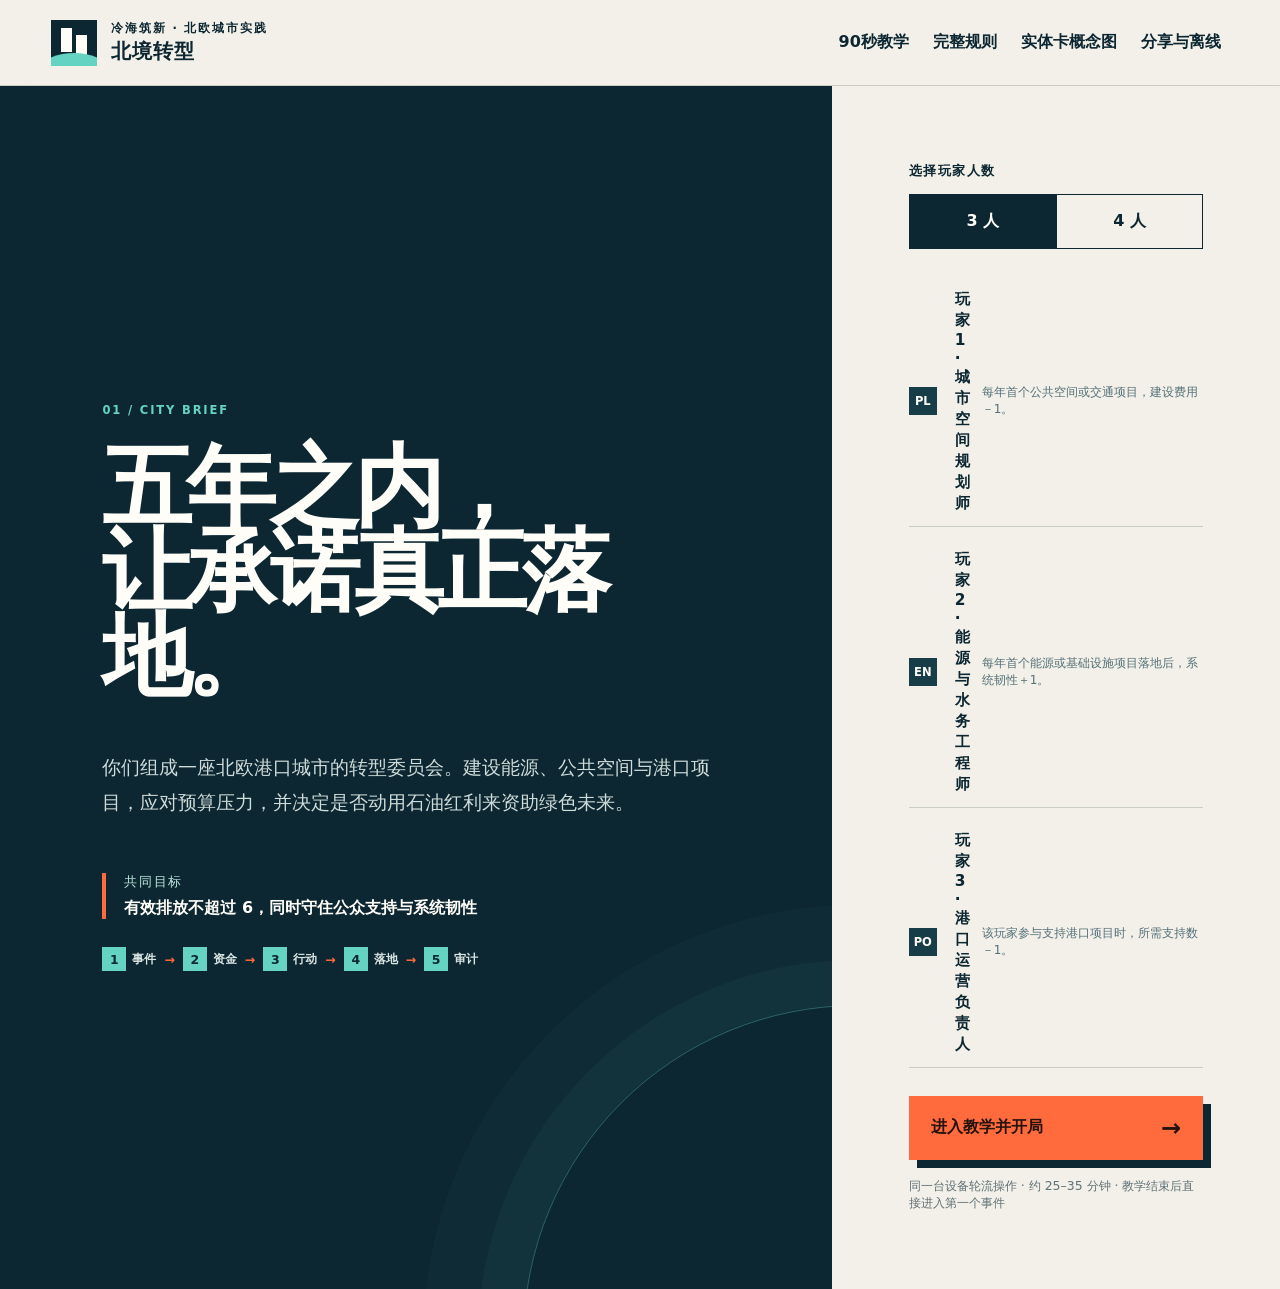
==== assets/leng-hai-offline.html @ 45c6bef9 "Add visual and offline assets Add project artwork, entity card images, app icons, local QR generator" ====
<!doctype html>
<html lang="zh-CN">
<head>
  <meta charset="utf-8">
  <meta name="viewport" content="width=device-width, initial-scale=1">
  <meta name="theme-color" content="#0d2732">
  <meta name="apple-mobile-web-app-capable" content="yes">
  <meta name="apple-mobile-web-app-status-bar-style" content="black-translucent">
  <meta name="description" content="以哥本哈根与奥斯陆可持续城市实践为背景的合作决策游戏。">
  <title>冷海筑新：北境转型</title>
  <link rel="icon" type="image/svg+xml" href="[data-uri]">

  <style>:root {
  --ink: #0d2732;
  --ink-2: #173d48;
  --paper: #f2f0e8;
  --paper-2: #e4e8e3;
  --sea: #65d3c2;
  --ice: #bce7df;
  --signal: #ff6b3d;
  --oil: #d4a629;
  --red: #e75842;
  --white: #fffdf7;
  --line: rgba(13,39,50,.18);
  --shadow: 0 24px 70px rgba(5,19,25,.2);
}

* { box-sizing: border-box; }
html { min-height: 100%; background: var(--ink); }
body { margin: 0; min-height: 100vh; overflow-x: hidden; color: var(--ink); font-family: Inter, "Noto Sans SC", "Microsoft YaHei", system-ui, sans-serif; background: var(--paper); }
button { font: inherit; }
button:focus-visible { outline: 3px solid var(--signal); outline-offset: 3px; }
.hidden { display: none !important; }
.app-shell { min-height: 100vh; background-image: linear-gradient(90deg, transparent 31px, rgba(13,39,50,.035) 32px), linear-gradient(transparent 31px, rgba(13,39,50,.035) 32px); background-size: 32px 32px; }

.topbar { height: 86px; display: flex; align-items: center; justify-content: space-between; padding: 0 clamp(20px,4vw,64px); border-bottom: 1px solid var(--line); background: rgba(242,240,232,.94); backdrop-filter: blur(12px); position: sticky; top: 0; z-index: 20; }
.brand-lockup { display: flex; gap: 14px; align-items: center; }
.brand-mark { width: 46px; height: 46px; background: var(--ink); position: relative; overflow: hidden; }
.brand-mark span { position: absolute; width: 11px; height: 24px; background: var(--white); left: 10px; top: 8px; box-shadow: 15px 7px 0 var(--white); }
.brand-mark i { position: absolute; width: 60px; height: 25px; background: var(--sea); border-radius: 50%; left: -7px; bottom: -12px; }
.eyebrow, .section-index { margin: 0; font-size: .72rem; font-weight: 800; letter-spacing: .16em; text-transform: uppercase; }
.brand-lockup h1 { font-size: 1.22rem; margin: 2px 0 0; letter-spacing: .04em; }
.top-actions { display: flex; align-items: center; gap: 8px; }
.text-button { border: 0; border-bottom: 1px solid transparent; color: var(--ink); background: transparent; padding: 10px 8px; cursor: pointer; font-weight: 700; }
.text-button:hover { border-color: currentColor; }
.danger-text { color: #a63b2a; }

.setup-screen { min-height: calc(100vh - 86px); display: grid; grid-template-columns: minmax(0,1.3fr) minmax(360px,.7fr); }
.setup-copy { padding: clamp(48px,8vw,110px); background: var(--ink); color: var(--white); display: flex; flex-direction: column; justify-content: center; position: relative; overflow: hidden; }
.setup-copy::after { content: ""; position: absolute; width: 52vw; height: 52vw; border: 1px solid rgba(101,211,194,.35); border-radius: 50%; right: -28vw; bottom: -30vw; box-shadow: 0 0 0 45px rgba(101,211,194,.04), 0 0 0 100px rgba(101,211,194,.025); }
.setup-copy .section-index { color: var(--sea); }
.setup-copy h2 { font-size: clamp(3.2rem,7vw,7rem); line-height: .94; letter-spacing: -.07em; margin: 28px 0 34px; max-width: 900px; position: relative; z-index: 1; }
.lede { font-size: clamp(1rem,1.5vw,1.25rem); line-height: 1.8; max-width: 650px; color: #cfdbd8; position: relative; z-index: 1; }
.setup-note { display: flex; flex-direction: column; gap: 7px; border-left: 4px solid var(--signal); margin-top: 34px; padding-left: 18px; max-width: 580px; position: relative; z-index: 1; }
.setup-note span { color: var(--ice); font-size: .82rem; letter-spacing: .12em; }
.setup-note strong { font-size: 1rem; }
.setup-loop { display: flex; flex-wrap: wrap; align-items: center; gap: 8px; margin-top: 28px; position: relative; z-index: 1; color: #d8e4e1; font-size: .78rem; font-weight: 800; }
.setup-loop span { display: inline-flex; align-items: center; gap: 6px; }
.setup-loop b { width: 24px; height: 24px; display: inline-grid; place-items: center; background: var(--sea); color: var(--ink); }
.setup-loop i { color: var(--signal); font-style: normal; }
.setup-panel { padding: clamp(36px,6vw,80px); display: flex; flex-direction: column; justify-content: center; background: var(--paper); }
.panel-label { font-size: .8rem; font-weight: 800; letter-spacing: .12em; margin-bottom: 14px; }
.count-switch { display: grid; grid-template-columns: 1fr 1fr; border: 1px solid var(--ink); margin-bottom: 28px; }
.count-option { padding: 16px; border: 0; background: transparent; font-weight: 800; cursor: pointer; color: var(--ink); }
.count-option + .count-option { border-left: 1px solid var(--ink); }
.count-option.active { color: var(--white); background: var(--ink); }
.role-preview { display: grid; gap: 10px; margin-bottom: 28px; }
.role-preview-item { display: grid; grid-template-columns: 34px 1fr auto; gap: 12px; align-items: center; padding: 12px 0; border-bottom: 1px solid var(--line); }
.role-preview-item b { width: 28px; height: 28px; display: grid; place-items: center; color: var(--white); background: var(--ink-2); font-size: .72rem; }
.role-preview-item strong { font-size: .96rem; }
.role-preview-item span { font-size: .75rem; color: #547079; }
.primary-button { border: 0; background: var(--signal); color: #24120b; padding: 18px 22px; display: flex; justify-content: space-between; align-items: center; font-weight: 900; cursor: pointer; box-shadow: 8px 8px 0 var(--ink); }
.primary-button:hover { transform: translate(2px,2px); box-shadow: 6px 6px 0 var(--ink); }
.primary-button b { font-size: 1.5rem; }
.setup-footnote { font-size: .78rem; color: #607177; margin: 18px 0 0; }

.game-screen { padding: 24px clamp(16px,3vw,48px) 60px; }
.status-strip { display: grid; grid-template-columns: 135px 1fr 155px; border: 1px solid var(--ink); background: var(--white); box-shadow: 7px 7px 0 rgba(13,39,50,.16); }
.round-cell, .paradox-cell { padding: 16px 18px; display: flex; flex-direction: column; justify-content: center; }
.round-cell { color: var(--white); background: var(--ink); }
.round-cell span, .paradox-cell span { font-size: .7rem; letter-spacing: .12em; font-weight: 800; }
.round-cell strong { font-size: 1.4rem; margin-top: 4px; }
.metrics { display: grid; grid-template-columns: repeat(5,1fr); }
.metric { padding: 13px 16px; border-right: 1px solid var(--line); }
.metric-name { display: flex; justify-content: space-between; font-size: .78rem; font-weight: 800; }
.metric-name b { font-size: 1rem; }
.metric-track { height: 7px; background: #d8dfdc; margin-top: 10px; overflow: hidden; }
.metric-fill { height: 100%; transition: width .35s ease; background: var(--sea); }
.metric.emissions .metric-fill { background: var(--signal); }
.metric.effective .metric-fill { background: var(--red); }
.metric.budget .metric-fill { background: #348bb2; }
.metric.support .metric-fill { background: #80a857; }
.metric.resilience .metric-fill { background: var(--sea); }
.paradox-cell { border-left: 1px solid var(--line); }
.token-row { display: flex; gap: 5px; margin-top: 10px; min-height: 13px; }
.token { width: 13px; height: 13px; border-radius: 50%; background: var(--oil); border: 2px solid var(--ink); }

.turn-guide { margin-top: 22px; display: grid; grid-template-columns: minmax(360px,.9fr) minmax(360px,1.1fr) minmax(240px,.65fr); border: 1px solid var(--ink); background: var(--white); box-shadow: 5px 5px 0 rgba(13,39,50,.12); }
.phase-rail { display: grid; grid-template-columns: repeat(5,1fr); align-items: stretch; border-right: 1px solid var(--ink); }
.phase-rail span { display: grid; place-items: center; min-height: 78px; padding: 9px 5px; border-right: 1px solid var(--line); color: #688087; font-size: .72rem; font-weight: 900; text-align: center; }
.phase-rail span:last-child { border-right: 0; }
.phase-rail span.done { background: var(--paper-2); color: var(--ink); }
.phase-rail span.active { background: var(--signal); color: #29150e; }
.guide-copy { padding: 13px 18px; display: flex; flex-direction: column; justify-content: center; }
.guide-copy > span, .win-check > span { color: #5e777e; font-size: .68rem; letter-spacing: .1em; font-weight: 900; }
.guide-copy strong { margin-top: 5px; font-size: 1rem; }
.guide-copy p { margin: 5px 0 0; color: #526a71; font-size: .8rem; line-height: 1.45; }
.win-check { display: flex; flex-direction: column; justify-content: center; gap: 7px; padding: 13px 16px; color: var(--white); background: var(--ink); }
.win-check b { font-size: .8rem; line-height: 1.5; }
.paradox-warning { padding: 7px 8px; color: #2b180b; background: var(--oil); font-size: .72rem; line-height: 1.4; font-style: normal; font-weight: 900; }

.game-grid { margin-top: 26px; display: grid; grid-template-columns: minmax(300px,.7fr) minmax(620px,1.3fr); gap: 26px; align-items: start; }
.city-column, .market-column { min-width: 0; }
.column-heading { min-height: 60px; display: flex; align-items: flex-end; justify-content: space-between; gap: 16px; border-bottom: 2px solid var(--ink); padding-bottom: 12px; margin-bottom: 16px; }
.column-heading h2 { margin: 5px 0 0; font-size: 1.6rem; }
.phase-badge { font-size: .72rem; background: var(--ink); color: var(--white); padding: 7px 9px; font-weight: 800; }
.event-card { min-height: 250px; background: var(--ink); color: var(--white); padding: 26px; position: relative; overflow: hidden; box-shadow: var(--shadow); }
.event-card::after { content: ""; position: absolute; width: 220px; height: 220px; border: 1px solid rgba(101,211,194,.5); border-radius: 50%; right: -90px; top: -90px; box-shadow: 0 0 0 26px rgba(101,211,194,.06), 0 0 0 52px rgba(101,211,194,.04); }
.event-meta { color: var(--sea); font-size: .72rem; font-weight: 800; letter-spacing: .12em; }
.event-card h3 { font-size: 2rem; line-height: 1.05; margin: 38px 0 16px; max-width: 330px; position: relative; z-index: 1; }
.event-card p { color: #d3dfdc; line-height: 1.65; max-width: 420px; position: relative; z-index: 1; }
.event-effect { display: inline-block; margin-top: 12px; border-top: 1px solid rgba(255,255,255,.25); padding-top: 12px; color: var(--ice); font-weight: 700; }
.oil-decision { padding: 18px; margin-top: 14px; border: 1px solid #a68322; background: #fff9dc; }
.oil-title { display: flex; align-items: center; gap: 9px; }
.oil-dot { width: 12px; height: 12px; border-radius: 50%; background: var(--oil); border: 2px solid var(--ink); }
.oil-decision p { font-size: .86rem; line-height: 1.5; }
.decision-buttons { display: grid; grid-template-columns: 1fr 1fr; gap: 8px; }
.secondary-button, .oil-button { border: 1px solid var(--ink); padding: 11px 12px; font-weight: 800; cursor: pointer; }
.secondary-button { background: transparent; color: var(--ink); }
.oil-button { background: var(--oil); color: var(--ink); }
.built-section { margin-top: 22px; }
.built-heading { display: flex; align-items: center; justify-content: space-between; font-size: .82rem; font-weight: 800; letter-spacing: .08em; }
.built-heading b { width: 28px; height: 28px; display: grid; place-items: center; border-radius: 50%; background: var(--ink); color: var(--white); }
.built-projects { margin-top: 10px; display: flex; flex-wrap: wrap; gap: 7px; }
.built-chip { border: 1px solid var(--ink); background: var(--white); padding: 7px 9px; font-size: .75rem; font-weight: 700; }
.empty-copy { color: #698087; font-size: .82rem; }

.market-tools { display: flex; gap: 7px; align-items: center; }
.audit-button, .refresh-button { border: 1px solid var(--ink); color: var(--ink); padding: 11px 12px; font-weight: 900; cursor: pointer; }
.audit-button { background: var(--sea); }
.refresh-button { background: var(--paper-2); }
.audit-button:disabled { opacity: .35; cursor: not-allowed; }
.refresh-button:disabled { opacity: .42; cursor: not-allowed; }
.project-market { display: grid; grid-template-columns: repeat(3,minmax(0,1fr)); gap: 14px; }
.project-card { min-height: 420px; display: flex; flex-direction: column; background: var(--white); border: 1px solid var(--ink); box-shadow: 6px 6px 0 rgba(13,39,50,.14); overflow: hidden; transition: transform .18s ease, box-shadow .18s ease; }
.project-card:hover { transform: translateY(-3px); box-shadow: 8px 10px 0 rgba(13,39,50,.13); }
.project-photo { height: 132px; aspect-ratio: 5/3; position: relative; background: var(--ink-2); overflow: hidden; }
.project-photo img { width: 100%; height: 100%; display: block; object-fit: cover; object-position: center; filter: saturate(.88) contrast(1.03); }
.project-photo::before { content: ""; position: absolute; inset: 0; z-index: 1; background: rgba(5,22,29,.12); pointer-events: none; }
.project-photo::after { content: attr(data-code); position: absolute; left: 14px; bottom: 12px; color: var(--white); font-size: .72rem; font-weight: 900; letter-spacing: .12em; }
.project-photo::after { z-index: 2; text-shadow: 0 2px 5px rgba(0,0,0,.8); }
.refresh-card { position: absolute; inset: 0; z-index: 4; width: 100%; border: 0; color: var(--white); background: rgba(13,39,50,.86); cursor: pointer; font-weight: 900; }
.refresh-card:hover { background: rgba(255,107,61,.92); color: var(--ink); }
.project-content { padding: 16px; flex: 1; display: flex; flex-direction: column; }
.project-tags { display: flex; gap: 5px; flex-wrap: wrap; }
.project-tags span { font-size: .65rem; font-weight: 900; padding: 4px 6px; background: var(--paper-2); }
.project-content h3 { font-size: 1.12rem; line-height: 1.25; margin: 13px 0 8px; }
.project-content p { font-size: .8rem; line-height: 1.55; color: #526970; margin: 0 0 12px; }
.project-numbers { display: grid; grid-template-columns: 1fr 1fr; gap: 7px; margin-top: auto; }
.project-numbers div { border-top: 1px solid var(--line); padding-top: 8px; display: flex; justify-content: space-between; font-size: .72rem; }
.project-numbers b { font-size: .92rem; }
.support-line { margin-top: 12px; }
.support-track { display: flex; gap: 5px; min-height: 12px; }
.support-dot { width: 11px; height: 11px; border: 1px solid var(--ink); background: transparent; }
.support-dot.filled { background: var(--signal); }
.project-state { margin: 8px 0 0 !important; padding: 7px 8px; color: #466169 !important; background: var(--paper-2); font-weight: 800; }
.project-state.ready { color: #163b33 !important; background: #c9eee5; }
.project-actions { display: grid; grid-template-columns: 1fr 1fr; border-top: 1px solid var(--ink); }
.project-actions button { border: 0; padding: 12px 7px; cursor: pointer; font-size: .76rem; font-weight: 900; background: var(--paper-2); color: var(--ink); }
.project-actions button + button { border-left: 1px solid var(--ink); }
.project-actions .build-button { background: var(--sea); }
.project-actions button:disabled { opacity: .35; cursor: not-allowed; }

.action-bar { margin-top: 18px; border: 1px solid var(--ink); display: grid; grid-template-columns: 180px 86px 1fr 140px; background: var(--ink); color: var(--white); align-items: stretch; }
.active-player { padding: 15px; display: flex; flex-direction: column; border-right: 1px solid rgba(255,255,255,.2); }
.active-player span { font-size: .62rem; letter-spacing: .1em; color: var(--ice); }
.active-player strong { font-size: 1rem; margin-top: 3px; }
.active-player small { color: #c7d5d2; margin-top: 3px; }
.action-pips { display: flex; align-items: center; justify-content: center; gap: 7px; border-right: 1px solid rgba(255,255,255,.2); }
.action-pip { width: 19px; height: 19px; transform: rotate(45deg); background: var(--signal); border: 2px solid var(--white); }
.action-pip.used { background: transparent; opacity: .35; }
.quick-actions { display: grid; grid-template-columns: 1fr 1fr; }
.quick-actions button { background: transparent; border: 0; color: var(--white); cursor: pointer; font-size: .78rem; font-weight: 800; }
.quick-actions button + button { border-left: 1px solid rgba(255,255,255,.2); }
.quick-actions button span { display: block; color: #a9bfba; font-size: .62rem; margin-top: 4px; }
.quick-actions button:disabled { opacity: .35; cursor: not-allowed; }
.next-player { border: 0; background: var(--signal); color: #27150e; font-weight: 900; padding: 10px; cursor: pointer; }
.coach-focus { position: relative; z-index: 2; box-shadow: 0 0 0 4px var(--signal), 0 0 0 9px rgba(255,107,61,.2) !important; }

.log-drawer { margin-top: 20px; border-top: 1px solid var(--line); padding-top: 10px; }
.log-drawer > button { border: 0; background: transparent; color: var(--ink); cursor: pointer; font-weight: 800; }
.log-drawer > button span { display: inline-grid; place-items: center; min-width: 23px; height: 23px; border-radius: 50%; background: var(--ink); color: var(--white); margin-left: 5px; }
.game-log { margin-top: 10px; max-height: 180px; overflow: auto; border-left: 3px solid var(--sea); padding-left: 14px; }
.log-item { font-size: .8rem; padding: 5px 0; color: #4e666d; }
.log-item b { color: var(--ink); }

dialog { border: 0; padding: 0; color: var(--ink); background: var(--paper); box-shadow: 0 30px 100px rgba(0,0,0,.38); }
dialog::backdrop { background: rgba(5,20,26,.72); backdrop-filter: blur(4px); }
.dialog-close { position: absolute; top: 12px; right: 16px; border: 0; background: transparent; font-size: 2rem; color: inherit; cursor: pointer; z-index: 3; }
.info-dialog { width: min(680px,calc(100vw - 30px)); max-height: calc(100vh - 30px); padding: 42px; overflow-y: auto; }
.info-dialog h2, .concept-dialog h2 { font-size: 2rem; margin: 10px 0 28px; }
.rules-list { list-style: none; padding: 0; margin: 0; display: grid; gap: 12px; counter-reset: rule; }
.rules-list li { display: grid; grid-template-columns: 145px 1fr; gap: 18px; border-top: 1px solid var(--line); padding-top: 12px; }
.rules-list span { color: #536a71; line-height: 1.6; }
.role-rules { margin-top: 24px; padding: 18px; border: 1px solid var(--line); background: var(--paper-2); }
.role-rules h3 { margin: 0 0 12px; font-size: 1rem; }
.role-rules ul { list-style: none; display: grid; gap: 9px; margin: 0; padding: 0; }
.role-rules li { display: grid; grid-template-columns: 145px 1fr; gap: 12px; font-size: .82rem; line-height: 1.5; }
.role-rules span { color: #536a71; }
.role-rules p, .event-rule { margin: 14px 0 0; color: #536a71; font-size: .82rem; line-height: 1.6; }
.event-rule { padding: 12px 14px; border-left: 3px solid var(--sea); background: var(--white); }
.rules-goal { background: var(--ink); color: var(--white); margin-top: 28px; padding: 17px; display: flex; flex-direction: column; gap: 6px; }
.rules-goal span { color: var(--sea); font-size: .7rem; letter-spacing: .12em; font-weight: 800; }
.concept-dialog { width: min(1080px,calc(100vw - 30px)); max-height: calc(100vh - 30px); padding: 38px; overflow-y: auto; }
.concept-header { display: flex; justify-content: space-between; align-items: flex-end; gap: 20px; }
.concept-intro { color: #526970; max-width: 700px; line-height: 1.6; }
.concept-grid { display: grid; grid-template-columns: repeat(4,1fr); gap: 16px; margin-top: 24px; }
.concept-card { min-width: 0; min-height: 390px; border: 1px solid var(--ink); background: var(--white); display: flex; flex-direction: column; overflow: hidden; box-shadow: 5px 5px 0 rgba(13,39,50,.18); }
.concept-photo { width: 100%; height: auto; aspect-ratio: 5 / 3; flex: 0 0 auto; position: relative; display: flex; align-items: flex-end; padding: 13px; color: var(--white); font-weight: 900; letter-spacing: .1em; font-size: .68rem; background: var(--ink); text-shadow: 0 2px 6px rgba(0,0,0,.75); overflow: hidden; }
.concept-photo img { position: absolute; inset: 0; display: block; width: 100%; height: 100%; object-fit: cover; }
.concept-photo span { position: relative; z-index: 1; }
.concept-body { padding: 17px; display: flex; flex-direction: column; flex: 1; }
.concept-body p { margin: 0; font-size: .62rem; letter-spacing: .12em; font-weight: 900; color: #527077; }
.concept-body h3 { margin: 13px 0; font-size: 1.32rem; line-height: 1.2; }
.concept-body small { margin-top: auto; line-height: 1.55; color: #51686e; }
.concept-stats { display: flex; gap: 7px; }
.concept-stats span { border: 1px solid var(--ink); padding: 5px 7px; font-size: .72rem; font-weight: 800; }
.event-concept { background: var(--ink); color: var(--white); }
.event-concept .concept-body p, .event-concept .concept-body small { color: #bfd1cd; }
.role-concept { background: var(--paper-2); }
.paradox-concept { background: #f3e5ae; }
.big-number { font-size: 2.05rem; font-weight: 900; margin: 0 0 10px; }

.tutorial-dialog { width: min(760px,calc(100vw - 28px)); max-height: calc(100vh - 28px); padding: 38px; overflow-y: auto; }
.tutorial-topline { display: flex; justify-content: space-between; align-items: center; color: #587077; }
.tutorial-topline > span { min-width: 54px; padding: 7px 9px; color: var(--white); background: var(--ink); font-size: .76rem; font-weight: 900; text-align: center; }
.tutorial-kicker { margin: 30px 0 8px; color: #557079; font-size: .72rem; letter-spacing: .12em; font-weight: 900; }
.tutorial-dialog h2 { max-width: 650px; margin: 0; font-size: clamp(2rem,5vw,3.5rem); line-height: 1.05; letter-spacing: -.04em; }
.tutorial-copy { max-width: 660px; margin: 20px 0 24px; color: #4f676e; font-size: 1rem; line-height: 1.75; }
.tutorial-metrics, .tutorial-example, .tutorial-equation { display: flex; align-items: stretch; gap: 8px; padding: 14px; border: 1px solid var(--ink); background: var(--white); }
.tutorial-metrics span, .tutorial-example span, .tutorial-example b, .tutorial-equation span, .tutorial-equation strong { flex: 1; padding: 12px; background: var(--paper-2); font-size: .82rem; }
.tutorial-metrics b { display: block; margin-top: 6px; font-size: 1.05rem; }
.tutorial-metrics .carbon { background: #ffe1d7; }
.tutorial-example i, .tutorial-equation > b { align-self: center; color: var(--signal); font-style: normal; font-size: 1.3rem; }
.tutorial-example b, .tutorial-equation strong { color: var(--white); background: var(--ink); }
.tutorial-controls { display: flex; justify-content: space-between; gap: 12px; margin-top: 30px; }
.tutorial-controls > button { min-width: 140px; }
.tutorial-controls button:disabled { opacity: .3; cursor: not-allowed; }
.tutorial-role-rules { display: grid; grid-template-columns: repeat(2,1fr); gap: 7px; margin-bottom: 9px; }
.tutorial-role-rules span { padding: 9px 10px; border-left: 3px solid var(--sea); background: var(--paper-2); color: #3f5961; font-size: .76rem; line-height: 1.45; }
.compact-primary { min-width: 190px; padding: 13px 17px; }

.game-dialog { width: min(600px,calc(100vw - 28px)); background: var(--ink); color: var(--white); }
.event-modal { padding: 34px; }
.event-modal .section-index { color: var(--sea); }
.event-modal h2 { font-size: 2.4rem; margin: 16px 0; }
.event-modal p { color: #ccdad7; line-height: 1.7; }
.choice-grid { display: grid; grid-template-columns: 1fr 1fr; gap: 10px; margin-top: 24px; }
.choice-grid button { text-align: left; border: 1px solid rgba(255,255,255,.4); background: transparent; color: var(--white); padding: 15px; cursor: pointer; font-weight: 800; }
.choice-grid button:hover { border-color: var(--sea); background: rgba(101,211,194,.1); }
.choice-grid button small { display: block; margin-top: 7px; color: var(--ice); font-weight: 500; line-height: 1.4; }
.result-dialog { width: min(760px,calc(100vw - 28px)); }
.result-wrap { padding: 46px; }
.result-band { height: 12px; background: var(--sea); margin: -46px -46px 34px; }
.result-wrap.limited .result-band { background: var(--oil); }
.result-wrap.failed .result-band { background: var(--red); }
.result-kicker { font-size: .72rem; letter-spacing: .14em; font-weight: 900; color: #527077; }
.result-wrap h2 { font-size: clamp(2.5rem,7vw,5rem); line-height: .95; letter-spacing: -.05em; margin: 12px 0 22px; }
.result-copy { line-height: 1.75; color: #526970; }
.result-metrics { display: grid; grid-template-columns: repeat(4,1fr); margin: 28px 0; border: 1px solid var(--ink); }
.result-metrics div { padding: 13px; border-right: 1px solid var(--ink); }
.result-metrics div:last-child { border: 0; }
.result-metrics span { font-size: .66rem; display: block; }
.result-metrics b { font-size: 1.35rem; }
.result-actions { display: flex; gap: 10px; }
.decision-summary { display: grid; grid-template-columns: repeat(2,1fr); gap: 8px; margin: 20px 0; }
.decision-summary b { grid-column: 1 / -1; }
.decision-summary span { padding: 10px; background: var(--paper-2); font-size: .78rem; line-height: 1.5; }

.share-dialog { width: min(760px,calc(100vw - 30px)); max-height: calc(100vh - 30px); padding: 38px; overflow-y: auto; }
.share-dialog h2 { margin: 10px 42px 26px 0; font-size: 2rem; }
.share-layout { display: grid; grid-template-columns: minmax(220px,.8fr) minmax(0,1.2fr); gap: 28px; align-items: center; }
.share-layout img { display: block; width: 100%; height: auto; border: 12px solid var(--white); box-shadow: 5px 5px 0 rgba(13,39,50,.16); }
.share-copy { min-width: 0; }
.share-copy p { margin: 0 0 16px; color: #4f676e; line-height: 1.7; }
.share-copy code { display: block; overflow-wrap: anywhere; padding: 11px 12px; color: var(--ice); background: var(--ink); font-size: .78rem; line-height: 1.5; }
.share-actions { display: grid; grid-template-columns: 1fr 1fr; gap: 8px; margin-top: 14px; }
.share-actions > * { min-height: 46px; }
.offline-button { display: grid; place-items: center; padding: 10px 12px; color: #24120b; background: var(--signal); border: 1px solid var(--ink); font-weight: 900; text-align: center; text-decoration: none; }
.share-copy small { display: block; margin-top: 14px; color: #607177; line-height: 1.55; }

@media (max-width: 1050px) {
  .setup-screen { grid-template-columns: 1fr; }
  .setup-copy { min-height: 58vh; }
  .game-grid { grid-template-columns: 1fr; }
  .project-card { min-height: 390px; }
  .concept-grid { grid-template-columns: repeat(2,1fr); }
  .turn-guide { grid-template-columns: 1fr 1fr; }
  .phase-rail { grid-column: 1 / -1; border-right: 0; border-bottom: 1px solid var(--ink); }
  .phase-rail span { min-height: 54px; }
}

@media (max-width: 760px) {
  html { scroll-padding-bottom: 176px; }
  button { touch-action: manipulation; -webkit-tap-highlight-color: transparent; }
  .app-shell { background-size: 24px 24px; }
  .topbar { height: auto; min-height: 0; align-items: stretch; flex-direction: column; padding: max(10px,env(safe-area-inset-top)) 12px 8px; gap: 8px; }
  .brand-lockup { gap: 10px; }
  .brand-mark { width: 34px; height: 34px; flex: 0 0 34px; }
  .brand-mark span { transform: scale(.78); transform-origin: top left; }
  .brand-lockup h1 { font-size: 1rem; }
  .eyebrow { font-size: .68rem; letter-spacing: .1em; }
  .top-actions { width: 100%; flex-wrap: nowrap; justify-content: flex-start; gap: 6px; overflow-x: auto; overscroll-behavior-inline: contain; scrollbar-width: none; -webkit-overflow-scrolling: touch; padding-bottom: 2px; }
  .top-actions::-webkit-scrollbar { display: none; }
  .text-button { flex: 0 0 auto; min-height: 38px; border: 1px solid var(--line); padding: 8px 10px; background: rgba(255,253,247,.72); font-size: .78rem; white-space: nowrap; }
  .setup-copy { min-height: 0; padding: 48px 20px 42px; }
  .setup-copy h2 { margin: 22px 0 24px; font-size: clamp(2.75rem,14vw,4rem); line-height: .98; }
  .lede { font-size: 1rem; line-height: 1.7; }
  .setup-note { margin-top: 26px; }
  .setup-loop { display: grid; grid-template-columns: repeat(5,minmax(0,1fr)); width: 100%; gap: 4px; margin-top: 24px; }
  .setup-loop i { display: none; }
  .setup-loop span { min-width: 0; flex-direction: column; justify-content: center; gap: 5px; font-size: .72rem; text-align: center; }
  .setup-panel { padding: 34px 20px calc(34px + env(safe-area-inset-bottom)); }
  .count-option, .primary-button { min-height: 52px; }
  .role-preview-item { grid-template-columns: 34px minmax(0,1fr); gap: 8px 10px; align-items: start; }
  .role-preview-item span { grid-column: 2; font-size: .78rem; line-height: 1.5; }
  .setup-footnote { font-size: .8rem; line-height: 1.55; }
  .game-screen { padding: 14px 10px 180px; }
  .status-strip { grid-template-columns: 1fr 1fr; box-shadow: 4px 4px 0 rgba(13,39,50,.14); }
  .round-cell, .paradox-cell { min-height: 76px; padding: 12px 14px; }
  .metrics { grid-column: 1 / -1; order: 3; grid-template-columns: repeat(2,1fr); border-top: 1px solid var(--ink); }
  .metric.effective { background: #fff0ea; }
  .metric { min-width: 0; padding: 11px 12px; border-bottom: 1px solid var(--line); }
  .metric:last-child { grid-column: 1 / -1; }
  .metric-name { gap: 8px; font-size: .75rem; }
  .paradox-cell { border-left: 1px solid var(--ink); }
  .token-row { flex-wrap: wrap; }
  .turn-guide { margin-top: 16px; grid-template-columns: 1fr; }
  .phase-rail { grid-column: auto; grid-template-columns: repeat(5,minmax(70px,1fr)); overflow-x: auto; border-right: 0; border-bottom: 1px solid var(--ink); scroll-snap-type: x proximity; scrollbar-width: none; -webkit-overflow-scrolling: touch; }
  .phase-rail::-webkit-scrollbar { display: none; }
  .phase-rail span { min-height: 52px; scroll-snap-align: start; }
  .guide-copy, .win-check { min-height: 0; padding: 14px; }
  .guide-copy strong { font-size: 1.05rem; }
  .guide-copy p, .win-check b { font-size: .86rem; }
  .game-grid { margin-top: 20px; gap: 24px; }
  .column-heading { min-height: 0; align-items: center; }
  .column-heading h2 { font-size: 1.45rem; }
  .event-card { min-height: 210px; padding: 20px; }
  .event-card h3 { margin: 28px 0 13px; font-size: 1.75rem; }
  .event-card p, .event-effect { font-size: .9rem; }
  .oil-decision { padding: 15px; }
  .decision-buttons button { min-height: 46px; }
  .project-market { grid-template-columns: 1fr; }
  .project-card { min-height: 0; }
  .project-card:hover { transform: none; box-shadow: 6px 6px 0 rgba(13,39,50,.14); }
  .project-photo { width: 100%; height: auto; aspect-ratio: 5 / 3; }
  .project-content { padding: 16px 15px; }
  .project-tags span { font-size: .75rem; }
  .project-content h3 { font-size: 1.25rem; }
  .project-content p { font-size: .9rem; }
  .project-numbers div, .project-state { font-size: .8rem; }
  .project-actions button { min-height: 50px; padding: 12px 8px; font-size: .84rem; }
  .market-heading { flex-wrap: wrap; }
  .market-tools { width: 100%; }
  .market-tools button { flex: 1; min-height: 44px; }
  .action-bar { position: fixed; left: 10px; right: 10px; bottom: max(8px,env(safe-area-inset-bottom)); z-index: 30; grid-template-columns: minmax(0,1fr) 70px minmax(108px,.8fr); margin: 0; box-shadow: 0 12px 36px rgba(5,19,25,.38); }
  .active-player { grid-column: 1; min-width: 0; padding: 10px 12px; }
  .active-player strong, .active-player small { overflow: hidden; text-overflow: ellipsis; white-space: nowrap; }
  .active-player small { font-size: .72rem; }
  .action-pips { grid-column: 2; }
  .action-pip { width: 16px; height: 16px; }
  .quick-actions { grid-column: 1 / -1; grid-row: 2; min-height: 54px; border-top: 1px solid rgba(255,255,255,.2); }
  .quick-actions button { min-height: 54px; font-size: .82rem; }
  .quick-actions button span { font-size: .7rem; }
  .next-player { grid-column: 3; grid-row: 1; min-height: 58px; padding: 8px; }
  .market-heading { align-items: flex-end; }
  .audit-button { padding: 9px; font-size: .75rem; }
  .concept-grid { grid-template-columns: 1fr; }
  .concept-header { align-items: flex-start; flex-direction: column; }
  .concept-card { min-height: 0; }
  .concept-photo { aspect-ratio: 5 / 3; }
  .rules-list li { grid-template-columns: 1fr; gap: 5px; }
  .role-rules li, .tutorial-role-rules { grid-template-columns: 1fr; }
  .choice-grid { grid-template-columns: 1fr; }
  .result-metrics { grid-template-columns: repeat(2,1fr); }
  .result-metrics div:nth-child(2) { border-right: 0; }
  .result-metrics div:nth-child(-n+2) { border-bottom: 1px solid var(--ink); }
  .info-dialog, .concept-dialog, .tutorial-dialog, .game-dialog, .result-dialog, .share-dialog { width: calc(100vw - 16px); max-height: calc(100vh - 16px); max-height: calc(100dvh - 16px); overflow-y: auto; overscroll-behavior: contain; }
  .info-dialog, .concept-dialog, .tutorial-dialog, .share-dialog { padding: 24px 18px; }
  .info-dialog h2, .concept-dialog h2 { margin-right: 30px; font-size: 1.65rem; }
  .dialog-close { width: 44px; height: 44px; top: 4px; right: 4px; }
  .event-modal { padding: 26px 20px; }
  .event-modal h2 { font-size: 2rem; }
  .choice-grid button { min-height: 58px; }
  .tutorial-topline { gap: 10px; align-items: flex-start; }
  .tutorial-dialog h2 { font-size: clamp(1.9rem,10vw,2.8rem); }
  .tutorial-copy { margin: 16px 0 20px; font-size: .95rem; line-height: 1.65; }
  .tutorial-metrics, .tutorial-example, .tutorial-equation { flex-direction: column; }
  .tutorial-example i, .tutorial-equation > b { transform: rotate(90deg); }
  .tutorial-controls { position: sticky; bottom: -24px; z-index: 2; margin: 22px -18px -24px; padding: 12px 18px calc(12px + env(safe-area-inset-bottom)); background: var(--paper); border-top: 1px solid var(--line); }
  .tutorial-controls > button { min-width: 0; min-height: 48px; flex: 1; }
  .result-wrap { padding: 30px 20px calc(24px + env(safe-area-inset-bottom)); }
  .result-band { margin: -30px -20px 26px; }
  .result-wrap h2 { font-size: clamp(2.5rem,15vw,4rem); }
  .result-actions { display: grid; grid-template-columns: 1fr; }
  .result-actions button { min-height: 50px; }
  .decision-summary { grid-template-columns: 1fr; }
  .decision-summary b { grid-column: auto; }
  .share-dialog h2 { font-size: 1.65rem; }
  .share-layout { grid-template-columns: 1fr; gap: 20px; }
  .share-layout img { width: min(78vw,320px); justify-self: center; }
  .share-actions { grid-template-columns: 1fr; }
}

@media (max-width: 760px) and (max-height: 560px) and (orientation: landscape) {
  html { scroll-padding-bottom: 88px; }
  .topbar { flex-direction: row; align-items: center; }
  .top-actions { width: auto; flex: 1; justify-content: flex-end; }
  .game-screen { padding-bottom: 92px; }
  .action-bar { grid-template-columns: 160px 70px minmax(190px,1fr) 124px; }
  .quick-actions { grid-column: 3; grid-row: 1; min-height: 60px; border-top: 0; }
  .next-player { grid-column: 4; grid-row: 1; }
}

@media (max-width: 420px) {
  .setup-copy { padding-left: 18px; padding-right: 18px; }
  .setup-panel { padding-left: 18px; padding-right: 18px; }
  .setup-loop b { width: 22px; height: 22px; }
  .status-strip { box-shadow: none; }
  .round-cell strong { font-size: 1.2rem; }
  .metric { padding: 10px; }
  .market-tools { display: grid; grid-template-columns: 1fr 1fr; }
  .market-tools button { width: 100%; }
  .action-bar { left: 6px; right: 6px; grid-template-columns: minmax(0,1fr) 60px 104px; }
  .active-player { padding: 9px 10px; }
  .active-player span { font-size: .6rem; }
  .active-player strong { font-size: .92rem; }
  .next-player { font-size: .82rem; }
  .concept-body { padding: 15px; }
}

@media (hover: none) {
  .primary-button:hover { transform: none; box-shadow: 8px 8px 0 var(--ink); }
  .text-button:hover { border-color: var(--line); }
  .project-card:hover { transform: none; }
}

@media print {
  body * { visibility: hidden; }
  #conceptDialog, #conceptDialog * { visibility: visible; }
  #conceptDialog { display: block; position: absolute; inset: 0; width: 100%; box-shadow: none; padding: 20px; }
  .dialog-close, #printConcept, .concept-intro { display: none !important; }
  .concept-grid { grid-template-columns: repeat(4,1fr); }
  .concept-card { break-inside: avoid; box-shadow: none; }
  .concept-photo { aspect-ratio: 5 / 3; }
}
</style>
  <meta name="offline-build" content="true">
</head>
<body>
  <div class="app-shell">
    <header class="topbar">
      <div class="brand-lockup">
        <div class="brand-mark" aria-hidden="true"><span></span><i></i></div>
        <div>
          <p class="eyebrow">冷海筑新 · 北欧城市实践</p>
          <h1>北境转型</h1>
        </div>
      </div>
      <div class="top-actions">
        <button class="text-button guide-link" id="tutorialButton" type="button">90秒教学</button>
        <button class="text-button" id="rulesButton" type="button">完整规则</button>
        <button class="text-button" id="conceptButton" type="button">实体卡概念图</button>
        <button class="text-button" id="shareButton" type="button">分享与离线</button>
        <button class="text-button danger-text hidden" id="restartButton" type="button">重新开始</button>
      </div>
    </header>

    <main>
      <section id="setupScreen" class="setup-screen">
        <div class="setup-copy">
          <p class="section-index">01 / CITY BRIEF</p>
          <h2>五年之内，<br>让承诺真正落地。</h2>
          <p class="lede">你们组成一座北欧港口城市的转型委员会。建设能源、公共空间与港口项目，应对预算压力，并决定是否动用石油红利来资助绿色未来。</p>
          <div class="setup-note">
            <span>共同目标</span>
            <strong>有效排放不超过 6，同时守住公众支持与系统韧性</strong>
          </div>
          <div class="setup-loop" aria-label="每年流程">
            <span><b>1</b>事件</span><i>→</i><span><b>2</b>资金</span><i>→</i><span><b>3</b>行动</span><i>→</i><span><b>4</b>落地</span><i>→</i><span><b>5</b>审计</span>
          </div>
        </div>
        <div class="setup-panel">
          <div class="panel-label">选择玩家人数</div>
          <div class="count-switch" role="group" aria-label="玩家人数">
            <button class="count-option active" type="button" data-count="3">3 人</button>
            <button class="count-option" type="button" data-count="4">4 人</button>
          </div>
          <div id="rolePreview" class="role-preview" aria-live="polite"></div>
          <button id="startButton" class="primary-button" type="button">
            <span>进入教学并开局</span><b>→</b>
          </button>
          <p class="setup-footnote">同一台设备轮流操作 · 约 25–35 分钟 · 教学结束后直接进入第一个事件</p>
        </div>
      </section>

      <section id="gameScreen" class="game-screen hidden" aria-live="polite">
        <div class="status-strip">
          <div class="round-cell">
            <span>转型年度</span>
            <strong id="roundLabel">01 / 05</strong>
          </div>
          <div id="metrics" class="metrics"></div>
          <div class="paradox-cell">
            <span>悖论标记</span>
            <div id="paradoxTokens" class="token-row" aria-label="悖论标记数量"></div>
          </div>
        </div>

        <section class="turn-guide" aria-live="polite">
          <div class="phase-rail" id="phaseRail" aria-label="本年度流程"></div>
          <div class="guide-copy">
            <span id="guideKicker">当前任务</span>
            <strong id="guideTitle">先处理城市事件</strong>
            <p id="guideText">阅读事件并做出团队选择，结果会立即改变城市指标。</p>
          </div>
          <div class="win-check">
            <span>最终要守住</span>
            <b id="winCheckText">有效排放≤6 · 支持≥4 · 韧性≥5</b>
            <em id="paradoxWarning" class="paradox-warning hidden">悖论已超过 2：本局无法达成深度转型</em>
          </div>
        </section>

        <div class="game-grid">
          <aside class="city-column">
            <div class="column-heading">
              <div><p class="section-index">EVENT / 事件</p><h2>城市现场</h2></div>
              <span id="phaseBadge" class="phase-badge">事件阶段</span>
            </div>
            <article id="eventCard" class="event-card"></article>
            <div id="oilDecision" class="oil-decision hidden">
              <div class="oil-title"><span class="oil-dot"></span><strong>是否接受石油红利？</strong></div>
              <p id="oilPreview">收益会随接受次数递减；每次仍增加 1 枚悖论标记，并计入有效排放。</p>
              <div class="decision-buttons">
                <button id="declineOil" class="secondary-button" type="button">拒绝红利</button>
                <button id="acceptOil" class="oil-button" type="button">接受＋3预算</button>
              </div>
            </div>
            <div class="built-section">
              <div class="built-heading"><span>已落地项目</span><b id="builtCount">0</b></div>
              <div id="builtProjects" class="built-projects"><p class="empty-copy">城市仍在等待第一个改变。</p></div>
            </div>
          </aside>

          <section class="market-column">
            <div class="column-heading market-heading">
              <div><p class="section-index">PROJECT MARKET / 项目市场</p><h2>选择如何转型</h2></div>
              <div class="market-tools">
                <button id="refreshButton" class="refresh-button" type="button" disabled>刷新 1 张 · 1行动</button>
                <button id="auditButton" class="audit-button" type="button" disabled>年度审计 →</button>
              </div>
            </div>
            <div id="market" class="project-market"></div>
            <div id="actionBar" class="action-bar">
              <div class="active-player">
                <span>当前决策者</span>
                <strong id="activePlayerName">—</strong>
                <small id="activePlayerRole">—</small>
              </div>
              <div class="action-pips" id="actionPips" aria-label="剩余行动点"></div>
              <div class="quick-actions">
                <button id="dialogueAction" type="button">公众沟通 <span>1行动＋1预算</span></button>
                <button id="maintenanceAction" type="button">紧急维护 <span>1行动＋1预算</span></button>
              </div>
              <button id="nextPlayerButton" class="next-player" type="button">结束本轮操作</button>
            </div>
          </section>
        </div>

        <div class="log-drawer">
          <button id="logToggle" type="button" aria-expanded="false">决策记录 <span id="logCount">0</span></button>
          <div id="gameLog" class="game-log hidden"></div>
        </div>
      </section>
    </main>
  </div>

  <dialog id="eventDialog" class="game-dialog">
    <div id="eventDialogContent"></div>
  </dialog>

  <dialog id="tutorialDialog" class="tutorial-dialog">
    <div class="tutorial-topline">
      <p class="section-index">90-SECOND BRIEF / 新手教学</p>
      <span id="tutorialProgress">1 / 5</span>
    </div>
    <div id="tutorialContent"></div>
    <div class="tutorial-controls">
      <button id="tutorialBack" class="secondary-button" type="button">上一步</button>
      <button id="tutorialNext" class="primary-button compact-primary" type="button"><span>下一步</span><b>→</b></button>
    </div>
  </dialog>

  <dialog id="rulesDialog" class="info-dialog">
    <button class="dialog-close" type="button" data-close="rulesDialog" aria-label="关闭">×</button>
    <p class="section-index">HOW TO PLAY / 规则</p>
    <h2>共同决策，也共同承担后果</h2>
    <ol class="rules-list">
      <li><b>读取事件</b><span>每个年度先处理一项城市压力或机遇。</span></li>
      <li><b>决定资金来源</b><span>石油红利依次提供 3、2、1 点预算，每次都会留下 1 枚悖论标记。</span></li>
      <li><b>轮流行动</b><span>每人每年有 2 点行动；同一玩家每年对同一项目只能支持一次。</span></li>
      <li><b>合作落地</b><span>不同玩家的支持达到要求后，支付预算即可建设；落地本身不消耗行动。</span></li>
      <li><b>年度审计</b><span>五个年度后，排放、支持、韧性与悖论共同决定结局。</span></li>
    </ol>
    <section class="role-rules" aria-labelledby="roleRulesTitle">
      <h3 id="roleRulesTitle">角色能力</h3>
      <ul>
        <li><b>城市空间规划师</b><span>每年首个公共空间或交通项目，建设费用－1。</span></li>
        <li><b>能源与水务工程师</b><span>每年首个能源或基础设施项目落地后，系统韧性＋1。</span></li>
        <li><b>港口运营负责人</b><span>该玩家参与支持港口项目时，所需支持数－1。</span></li>
        <li><b>气候预算官</b><span>每年首次建设项目，费用－1。</span></li>
      </ul>
      <p>同一项目最多享受1点角色费用减免；若同时符合规划师和预算官能力，优先使用规划师能力，并保留预算官能力。</p>
    </section>
    <p class="event-rule"><b>港口用电高峰：</b>若已完成电网容量升级，系统韧性＋1；若尚未完成，系统韧性－1。</p>
    <div class="rules-goal"><span>深度转型条件</span><strong>有效排放 ≤ 6 · 支持 ≥ 4 · 韧性 ≥ 5 · 悖论 ≤ 2</strong></div>
  </dialog>

  <dialog id="conceptDialog" class="concept-dialog">
    <button class="dialog-close" type="button" data-close="conceptDialog" aria-label="关闭">×</button>
    <div class="concept-header">
      <div><p class="section-index">PHYSICAL EDITION / 实体概念</p><h2>线下卡片视觉概念</h2></div>
      <button id="printConcept" class="secondary-button" type="button">打印概念页</button>
    </div>
    <p class="concept-intro">实体卡沿用网页中的档案编号、项目标签与指标语言；图像使用统一的北欧城市转型纪实视觉，后续仍可替换为支队参访原片。</p>
    <div class="concept-grid">
      <article class="concept-card project-concept">
        <div class="concept-photo entity-card-image"><img src="[data-uri]" alt="哥本哈根冬季垃圾能源回收与区域供热设施"><span>ARC / COPENHILL</span></div>
        <div class="concept-body"><p>CPH · ENERGY · 04</p><h3>残余垃圾能源回收</h3><div class="concept-stats"><span>预算 3</span><span>支持 2</span></div><small>与“区域供热网络”共同建设时，额外减少 1 点排放。</small></div>
      </article>
      <article class="concept-card event-concept">
        <div class="concept-photo entity-card-image"><img src="[data-uri]" alt="奥斯陆港渡轮、岸电与电动物流同时用电的夜间场景"><span>EVENT 07</span></div><div class="concept-body"><p>城市压力</p><h3>港口用电高峰</h3><small>若已完成电网容量升级，系统韧性＋1；若尚未完成，系统韧性－1。</small></div>
      </article>
      <article class="concept-card role-concept">
        <div class="concept-photo entity-card-image"><img src="[data-uri]" alt="工程师在城市能源与水务控制室检查系统网络"><span>ROLE 02</span></div><div class="concept-body"><p>系统协同</p><h3>能源与水务工程师</h3><small>每年首个能源或基础设施项目落地后，系统韧性＋1。</small></div>
      </article>
      <article class="concept-card paradox-concept">
        <div class="concept-photo entity-card-image"><img src="[data-uri]" alt="北海油气平台、海上风机与港口共同构成的能源转型悖论"><span>NORWAY PARADOX</span></div><div class="concept-body"><p>资金抉择</p><h3>石油红利</h3><div class="big-number">+3 / +2 / +1</div><small>收益逐次递减；每次仍增加 1 悖论，并计入有效排放。</small></div>
      </article>
    </div>
  </dialog>

  <dialog id="resultDialog" class="result-dialog">
    <div id="resultContent"></div>
  </dialog>

  <dialog id="shareDialog" class="share-dialog">
    <button class="dialog-close" type="button" data-close="shareDialog" aria-label="关闭">×</button>
    <p class="section-index">SHARE & OFFLINE / 分享</p>
    <h2>扫码进入北境转型</h2>
    <div class="share-layout">
      <img id="shareQrImage" src="[data-uri]" alt="部署后由当前访问网址自动生成的二维码" width="512" height="512">
      <div class="share-copy">
        <p>部署后，二维码会自动指向当前在线地址；下载离线版后，电脑无需联网即可直接打开游玩。</p>
        <code id="shareUrlText">部署后自动显示当前网址</code>
        <div class="share-actions">
          <button id="copySiteLink" class="secondary-button" type="button">复制在线网址</button>
          <a id="offlineDownload" class="offline-button" href="#" aria-disabled="true">当前已是离线版</a>
        </div>
        <small id="shareStatus" aria-live="polite">静态部署后可直接扫码分享；本地打开时可使用离线版。</small>
      </div>
    </div>
  </dialog>

  <script>/* Local QR generator for the static deployment package.
 * QRCode algorithm: Copyright (c) 2009 Kazuhiko Arase, MIT License.
 * Bundled locally; performs no network requests.
 */
(function(global){
"use strict";
const __modules={
"QR8bitByte": function(module,exports,__require){
var QRMode = __require("QRMode");

function QR8bitByte(data) {
	this.mode = QRMode.MODE_8BIT_BYTE;
	this.data = data;
}

QR8bitByte.prototype = {

	getLength : function() {
		return this.data.length;
	},
	
	write : function(buffer) {
		for (var i = 0; i < this.data.length; i++) {
			// not JIS ...
			buffer.put(this.data.charCodeAt(i), 8);
		}
	}
};

module.exports = QR8bitByte;

},
"QRBitBuffer": function(module,exports,__require){
function QRBitBuffer() {
	this.buffer = [];
	this.length = 0;
}

QRBitBuffer.prototype = {

	get : function(index) {
		var bufIndex = Math.floor(index / 8);
		return ( (this.buffer[bufIndex] >>> (7 - index % 8) ) & 1) == 1;
	},
	
	put : function(num, length) {
		for (var i = 0; i < length; i++) {
			this.putBit( ( (num >>> (length - i - 1) ) & 1) == 1);
		}
	},
	
	getLengthInBits : function() {
		return this.length;
	},
	
	putBit : function(bit) {
	
		var bufIndex = Math.floor(this.length / 8);
		if (this.buffer.length <= bufIndex) {
			this.buffer.push(0);
		}
	
		if (bit) {
			this.buffer[bufIndex] |= (0x80 >>> (this.length % 8) );
		}
	
		this.length++;
	}
};

module.exports = QRBitBuffer;

},
"QRErrorCorrectLevel": function(module,exports,__require){
module.exports = {
	L : 1,
	M : 0,
	Q : 3,
	H : 2
};


},
"QRMaskPattern": function(module,exports,__require){
module.exports = {
	PATTERN000 : 0,
	PATTERN001 : 1,
	PATTERN010 : 2,
	PATTERN011 : 3,
	PATTERN100 : 4,
	PATTERN101 : 5,
	PATTERN110 : 6,
	PATTERN111 : 7
};

},
"QRMath": function(module,exports,__require){
var QRMath = {

	glog : function(n) {
	
		if (n < 1) {
			throw new Error("glog(" + n + ")");
		}
		
		return QRMath.LOG_TABLE[n];
	},
	
	gexp : function(n) {
	
		while (n < 0) {
			n += 255;
		}
	
		while (n >= 256) {
			n -= 255;
		}
	
		return QRMath.EXP_TABLE[n];
	},
	
	EXP_TABLE : new Array(256),
	
	LOG_TABLE : new Array(256)

};
	
for (var i = 0; i < 8; i++) {
	QRMath.EXP_TABLE[i] = 1 << i;
}
for (var i = 8; i < 256; i++) {
	QRMath.EXP_TABLE[i] = QRMath.EXP_TABLE[i - 4]
		^ QRMath.EXP_TABLE[i - 5]
		^ QRMath.EXP_TABLE[i - 6]
		^ QRMath.EXP_TABLE[i - 8];
}
for (var i = 0; i < 255; i++) {
	QRMath.LOG_TABLE[QRMath.EXP_TABLE[i] ] = i;
}

module.exports = QRMath;

},
"QRMode": function(module,exports,__require){
module.exports = {
    MODE_NUMBER :       1 << 0,
    MODE_ALPHA_NUM :    1 << 1,
    MODE_8BIT_BYTE :    1 << 2,
    MODE_KANJI :        1 << 3
};

},
"QRPolynomial": function(module,exports,__require){
var QRMath = __require("QRMath");

function QRPolynomial(num, shift) {
	if (num.length === undefined) {
		throw new Error(num.length + "/" + shift);
	}

	var offset = 0;

	while (offset < num.length && num[offset] === 0) {
		offset++;
	}

	this.num = new Array(num.length - offset + shift);
	for (var i = 0; i < num.length - offset; i++) {
		this.num[i] = num[i + offset];
	}
}

QRPolynomial.prototype = {

	get : function(index) {
		return this.num[index];
	},
	
	getLength : function() {
		return this.num.length;
	},
	
	multiply : function(e) {
	
		var num = new Array(this.getLength() + e.getLength() - 1);
	
		for (var i = 0; i < this.getLength(); i++) {
			for (var j = 0; j < e.getLength(); j++) {
				num[i + j] ^= QRMath.gexp(QRMath.glog(this.get(i) ) + QRMath.glog(e.get(j) ) );
			}
		}
	
		return new QRPolynomial(num, 0);
	},
	
	mod : function(e) {
	
		if (this.getLength() - e.getLength() < 0) {
			return this;
		}
	
		var ratio = QRMath.glog(this.get(0) ) - QRMath.glog(e.get(0) );
	
		var num = new Array(this.getLength() );
		
		for (var i = 0; i < this.getLength(); i++) {
			num[i] = this.get(i);
		}
		
		for (var x = 0; x < e.getLength(); x++) {
			num[x] ^= QRMath.gexp(QRMath.glog(e.get(x) ) + ratio);
		}
	
		// recursive call
		return new QRPolynomial(num, 0).mod(e);
	}
};

module.exports = QRPolynomial;

},
"QRRSBlock": function(module,exports,__require){
var QRErrorCorrectLevel = __require("QRErrorCorrectLevel");

function QRRSBlock(totalCount, dataCount) {
	this.totalCount = totalCount;
	this.dataCount  = dataCount;
}

QRRSBlock.RS_BLOCK_TABLE = [

	// L
	// M
	// Q
	// H

	// 1
	[1, 26, 19],
	[1, 26, 16],
	[1, 26, 13],
	[1, 26, 9],
	
	// 2
	[1, 44, 34],
	[1, 44, 28],
	[1, 44, 22],
	[1, 44, 16],

	// 3
	[1, 70, 55],
	[1, 70, 44],
	[2, 35, 17],
	[2, 35, 13],

	// 4		
	[1, 100, 80],
	[2, 50, 32],
	[2, 50, 24],
	[4, 25, 9],
	
	// 5
	[1, 134, 108],
	[2, 67, 43],
	[2, 33, 15, 2, 34, 16],
	[2, 33, 11, 2, 34, 12],
	
	// 6
	[2, 86, 68],
	[4, 43, 27],
	[4, 43, 19],
	[4, 43, 15],
	
	// 7		
	[2, 98, 78],
	[4, 49, 31],
	[2, 32, 14, 4, 33, 15],
	[4, 39, 13, 1, 40, 14],
	
	// 8
	[2, 121, 97],
	[2, 60, 38, 2, 61, 39],
	[4, 40, 18, 2, 41, 19],
	[4, 40, 14, 2, 41, 15],
	
	// 9
	[2, 146, 116],
	[3, 58, 36, 2, 59, 37],
	[4, 36, 16, 4, 37, 17],
	[4, 36, 12, 4, 37, 13],
	
	// 10		
	[2, 86, 68, 2, 87, 69],
	[4, 69, 43, 1, 70, 44],
	[6, 43, 19, 2, 44, 20],
	[6, 43, 15, 2, 44, 16],

	// 11
	[4, 101, 81],
	[1, 80, 50, 4, 81, 51],
	[4, 50, 22, 4, 51, 23],
	[3, 36, 12, 8, 37, 13],

	// 12
	[2, 116, 92, 2, 117, 93],
	[6, 58, 36, 2, 59, 37],
	[4, 46, 20, 6, 47, 21],
	[7, 42, 14, 4, 43, 15],

	// 13
	[4, 133, 107],
	[8, 59, 37, 1, 60, 38],
	[8, 44, 20, 4, 45, 21],
	[12, 33, 11, 4, 34, 12],

	// 14
	[3, 145, 115, 1, 146, 116],
	[4, 64, 40, 5, 65, 41],
	[11, 36, 16, 5, 37, 17],
	[11, 36, 12, 5, 37, 13],

	// 15
	[5, 109, 87, 1, 110, 88],
	[5, 65, 41, 5, 66, 42],
	[5, 54, 24, 7, 55, 25],
	[11, 36, 12],

	// 16
	[5, 122, 98, 1, 123, 99],
	[7, 73, 45, 3, 74, 46],
	[15, 43, 19, 2, 44, 20],
	[3, 45, 15, 13, 46, 16],

	// 17
	[1, 135, 107, 5, 136, 108],
	[10, 74, 46, 1, 75, 47],
	[1, 50, 22, 15, 51, 23],
	[2, 42, 14, 17, 43, 15],

	// 18
	[5, 150, 120, 1, 151, 121],
	[9, 69, 43, 4, 70, 44],
	[17, 50, 22, 1, 51, 23],
	[2, 42, 14, 19, 43, 15],

	// 19
	[3, 141, 113, 4, 142, 114],
	[3, 70, 44, 11, 71, 45],
	[17, 47, 21, 4, 48, 22],
	[9, 39, 13, 16, 40, 14],

	// 20
	[3, 135, 107, 5, 136, 108],
	[3, 67, 41, 13, 68, 42],
	[15, 54, 24, 5, 55, 25],
	[15, 43, 15, 10, 44, 16],

	// 21
	[4, 144, 116, 4, 145, 117],
	[17, 68, 42],
	[17, 50, 22, 6, 51, 23],
	[19, 46, 16, 6, 47, 17],

	// 22
	[2, 139, 111, 7, 140, 112],
	[17, 74, 46],
	[7, 54, 24, 16, 55, 25],
	[34, 37, 13],

	// 23
	[4, 151, 121, 5, 152, 122],
	[4, 75, 47, 14, 76, 48],
	[11, 54, 24, 14, 55, 25],
	[16, 45, 15, 14, 46, 16],

	// 24
	[6, 147, 117, 4, 148, 118],
	[6, 73, 45, 14, 74, 46],
	[11, 54, 24, 16, 55, 25],
	[30, 46, 16, 2, 47, 17],

	// 25
	[8, 132, 106, 4, 133, 107],
	[8, 75, 47, 13, 76, 48],
	[7, 54, 24, 22, 55, 25],
	[22, 45, 15, 13, 46, 16],

	// 26
	[10, 142, 114, 2, 143, 115],
	[19, 74, 46, 4, 75, 47],
	[28, 50, 22, 6, 51, 23],
	[33, 46, 16, 4, 47, 17],

	// 27
	[8, 152, 122, 4, 153, 123],
	[22, 73, 45, 3, 74, 46],
	[8, 53, 23, 26, 54, 24],
	[12, 45, 15, 28, 46, 16],

	// 28
	[3, 147, 117, 10, 148, 118],
	[3, 73, 45, 23, 74, 46],
	[4, 54, 24, 31, 55, 25],
	[11, 45, 15, 31, 46, 16],

	// 29
	[7, 146, 116, 7, 147, 117],
	[21, 73, 45, 7, 74, 46],
	[1, 53, 23, 37, 54, 24],
	[19, 45, 15, 26, 46, 16],

	// 30
	[5, 145, 115, 10, 146, 116],
	[19, 75, 47, 10, 76, 48],
	[15, 54, 24, 25, 55, 25],
	[23, 45, 15, 25, 46, 16],

	// 31
	[13, 145, 115, 3, 146, 116],
	[2, 74, 46, 29, 75, 47],
	[42, 54, 24, 1, 55, 25],
	[23, 45, 15, 28, 46, 16],

	// 32
	[17, 145, 115],
	[10, 74, 46, 23, 75, 47],
	[10, 54, 24, 35, 55, 25],
	[19, 45, 15, 35, 46, 16],

	// 33
	[17, 145, 115, 1, 146, 116],
	[14, 74, 46, 21, 75, 47],
	[29, 54, 24, 19, 55, 25],
	[11, 45, 15, 46, 46, 16],

	// 34
	[13, 145, 115, 6, 146, 116],
	[14, 74, 46, 23, 75, 47],
	[44, 54, 24, 7, 55, 25],
	[59, 46, 16, 1, 47, 17],

	// 35
	[12, 151, 121, 7, 152, 122],
	[12, 75, 47, 26, 76, 48],
	[39, 54, 24, 14, 55, 25],
	[22, 45, 15, 41, 46, 16],

	// 36
	[6, 151, 121, 14, 152, 122],
	[6, 75, 47, 34, 76, 48],
	[46, 54, 24, 10, 55, 25],
	[2, 45, 15, 64, 46, 16],

	// 37
	[17, 152, 122, 4, 153, 123],
	[29, 74, 46, 14, 75, 47],
	[49, 54, 24, 10, 55, 25],
	[24, 45, 15, 46, 46, 16],

	// 38
	[4, 152, 122, 18, 153, 123],
	[13, 74, 46, 32, 75, 47],
	[48, 54, 24, 14, 55, 25],
	[42, 45, 15, 32, 46, 16],

	// 39
	[20, 147, 117, 4, 148, 118],
	[40, 75, 47, 7, 76, 48],
	[43, 54, 24, 22, 55, 25],
	[10, 45, 15, 67, 46, 16],

	// 40
	[19, 148, 118, 6, 149, 119],
	[18, 75, 47, 31, 76, 48],
	[34, 54, 24, 34, 55, 25],
	[20, 45, 15, 61, 46, 16]
];

QRRSBlock.getRSBlocks = function(typeNumber, errorCorrectLevel) {
	
	var rsBlock = QRRSBlock.getRsBlockTable(typeNumber, errorCorrectLevel);
	
	if (rsBlock === undefined) {
		throw new Error("bad rs block @ typeNumber:" + typeNumber + "/errorCorrectLevel:" + errorCorrectLevel);
	}

	var length = rsBlock.length / 3;
	
	var list = [];
	
	for (var i = 0; i < length; i++) {

		var count = rsBlock[i * 3 + 0];
		var totalCount = rsBlock[i * 3 + 1];
		var dataCount  = rsBlock[i * 3 + 2];

		for (var j = 0; j < count; j++) {
			list.push(new QRRSBlock(totalCount, dataCount) );	
		}
	}
	
	return list;
};

QRRSBlock.getRsBlockTable = function(typeNumber, errorCorrectLevel) {

	switch(errorCorrectLevel) {
	case QRErrorCorrectLevel.L :
		return QRRSBlock.RS_BLOCK_TABLE[(typeNumber - 1) * 4 + 0];
	case QRErrorCorrectLevel.M :
		return QRRSBlock.RS_BLOCK_TABLE[(typeNumber - 1) * 4 + 1];
	case QRErrorCorrectLevel.Q :
		return QRRSBlock.RS_BLOCK_TABLE[(typeNumber - 1) * 4 + 2];
	case QRErrorCorrectLevel.H :
		return QRRSBlock.RS_BLOCK_TABLE[(typeNumber - 1) * 4 + 3];
	default :
		return undefined;
	}
};

module.exports = QRRSBlock;

},
"QRUtil": function(module,exports,__require){
var QRMode = __require("QRMode");
var QRPolynomial = __require("QRPolynomial");
var QRMath = __require("QRMath");
var QRMaskPattern = __require("QRMaskPattern");

var QRUtil = {

    PATTERN_POSITION_TABLE : [
        [],
        [6, 18],
        [6, 22],
        [6, 26],
        [6, 30],
        [6, 34],
        [6, 22, 38],
        [6, 24, 42],
        [6, 26, 46],
        [6, 28, 50],
        [6, 30, 54],        
        [6, 32, 58],
        [6, 34, 62],
        [6, 26, 46, 66],
        [6, 26, 48, 70],
        [6, 26, 50, 74],
        [6, 30, 54, 78],
        [6, 30, 56, 82],
        [6, 30, 58, 86],
        [6, 34, 62, 90],
        [6, 28, 50, 72, 94],
        [6, 26, 50, 74, 98],
        [6, 30, 54, 78, 102],
        [6, 28, 54, 80, 106],
        [6, 32, 58, 84, 110],
        [6, 30, 58, 86, 114],
        [6, 34, 62, 90, 118],
        [6, 26, 50, 74, 98, 122],
        [6, 30, 54, 78, 102, 126],
        [6, 26, 52, 78, 104, 130],
        [6, 30, 56, 82, 108, 134],
        [6, 34, 60, 86, 112, 138],
        [6, 30, 58, 86, 114, 142],
        [6, 34, 62, 90, 118, 146],
        [6, 30, 54, 78, 102, 126, 150],
        [6, 24, 50, 76, 102, 128, 154],
        [6, 28, 54, 80, 106, 132, 158],
        [6, 32, 58, 84, 110, 136, 162],
        [6, 26, 54, 82, 110, 138, 166],
        [6, 30, 58, 86, 114, 142, 170]
    ],

    G15 : (1 << 10) | (1 << 8) | (1 << 5) | (1 << 4) | (1 << 2) | (1 << 1) | (1 << 0),
    G18 : (1 << 12) | (1 << 11) | (1 << 10) | (1 << 9) | (1 << 8) | (1 << 5) | (1 << 2) | (1 << 0),
    G15_MASK : (1 << 14) | (1 << 12) | (1 << 10)    | (1 << 4) | (1 << 1),

    getBCHTypeInfo : function(data) {
        var d = data << 10;
        while (QRUtil.getBCHDigit(d) - QRUtil.getBCHDigit(QRUtil.G15) >= 0) {
            d ^= (QRUtil.G15 << (QRUtil.getBCHDigit(d) - QRUtil.getBCHDigit(QRUtil.G15) ) );    
        }
        return ( (data << 10) | d) ^ QRUtil.G15_MASK;
    },

    getBCHTypeNumber : function(data) {
        var d = data << 12;
        while (QRUtil.getBCHDigit(d) - QRUtil.getBCHDigit(QRUtil.G18) >= 0) {
            d ^= (QRUtil.G18 << (QRUtil.getBCHDigit(d) - QRUtil.getBCHDigit(QRUtil.G18) ) );    
        }
        return (data << 12) | d;
    },

    getBCHDigit : function(data) {

        var digit = 0;

        while (data !== 0) {
            digit++;
            data >>>= 1;
        }

        return digit;
    },

    getPatternPosition : function(typeNumber) {
        return QRUtil.PATTERN_POSITION_TABLE[typeNumber - 1];
    },

    getMask : function(maskPattern, i, j) {
        
        switch (maskPattern) {
            
        case QRMaskPattern.PATTERN000 : return (i + j) % 2 === 0;
        case QRMaskPattern.PATTERN001 : return i % 2 === 0;
        case QRMaskPattern.PATTERN010 : return j % 3 === 0;
        case QRMaskPattern.PATTERN011 : return (i + j) % 3 === 0;
        case QRMaskPattern.PATTERN100 : return (Math.floor(i / 2) + Math.floor(j / 3) ) % 2 === 0;
        case QRMaskPattern.PATTERN101 : return (i * j) % 2 + (i * j) % 3 === 0;
        case QRMaskPattern.PATTERN110 : return ( (i * j) % 2 + (i * j) % 3) % 2 === 0;
        case QRMaskPattern.PATTERN111 : return ( (i * j) % 3 + (i + j) % 2) % 2 === 0;

        default :
            throw new Error("bad maskPattern:" + maskPattern);
        }
    },

    getErrorCorrectPolynomial : function(errorCorrectLength) {

        var a = new QRPolynomial([1], 0);

        for (var i = 0; i < errorCorrectLength; i++) {
            a = a.multiply(new QRPolynomial([1, QRMath.gexp(i)], 0) );
        }

        return a;
    },

    getLengthInBits : function(mode, type) {

        if (1 <= type && type < 10) {

            // 1 - 9

            switch(mode) {
            case QRMode.MODE_NUMBER     : return 10;
            case QRMode.MODE_ALPHA_NUM  : return 9;
            case QRMode.MODE_8BIT_BYTE  : return 8;
            case QRMode.MODE_KANJI      : return 8;
            default :
                throw new Error("mode:" + mode);
            }

        } else if (type < 27) {

            // 10 - 26

            switch(mode) {
            case QRMode.MODE_NUMBER     : return 12;
            case QRMode.MODE_ALPHA_NUM  : return 11;
            case QRMode.MODE_8BIT_BYTE  : return 16;
            case QRMode.MODE_KANJI      : return 10;
            default :
                throw new Error("mode:" + mode);
            }

        } else if (type < 41) {

            // 27 - 40

            switch(mode) {
            case QRMode.MODE_NUMBER     : return 14;
            case QRMode.MODE_ALPHA_NUM  : return 13;
            case QRMode.MODE_8BIT_BYTE  : return 16;
            case QRMode.MODE_KANJI      : return 12;
            default :
                throw new Error("mode:" + mode);
            }

        } else {
            throw new Error("type:" + type);
        }
    },

    getLostPoint : function(qrCode) {
        
        var moduleCount = qrCode.getModuleCount();
        var lostPoint = 0;
        var row = 0; 
        var col = 0;

        
        // LEVEL1
        
        for (row = 0; row < moduleCount; row++) {

            for (col = 0; col < moduleCount; col++) {

                var sameCount = 0;
                var dark = qrCode.isDark(row, col);

                for (var r = -1; r <= 1; r++) {

                    if (row + r < 0 || moduleCount <= row + r) {
                        continue;
                    }

                    for (var c = -1; c <= 1; c++) {

                        if (col + c < 0 || moduleCount <= col + c) {
                            continue;
                        }

                        if (r === 0 && c === 0) {
                            continue;
                        }

                        if (dark === qrCode.isDark(row + r, col + c) ) {
                            sameCount++;
                        }
                    }
                }

                if (sameCount > 5) {
                    lostPoint += (3 + sameCount - 5);
                }
            }
        }

        // LEVEL2

        for (row = 0; row < moduleCount - 1; row++) {
            for (col = 0; col < moduleCount - 1; col++) {
                var count = 0;
                if (qrCode.isDark(row,     col    ) ) count++;
                if (qrCode.isDark(row + 1, col    ) ) count++;
                if (qrCode.isDark(row,     col + 1) ) count++;
                if (qrCode.isDark(row + 1, col + 1) ) count++;
                if (count === 0 || count === 4) {
                    lostPoint += 3;
                }
            }
        }

        // LEVEL3

        for (row = 0; row < moduleCount; row++) {
            for (col = 0; col < moduleCount - 6; col++) {
                if (qrCode.isDark(row, col) && 
                        !qrCode.isDark(row, col + 1) && 
                         qrCode.isDark(row, col + 2) && 
                         qrCode.isDark(row, col + 3) && 
                         qrCode.isDark(row, col + 4) && 
                        !qrCode.isDark(row, col + 5) && 
                         qrCode.isDark(row, col + 6) ) {
                    lostPoint += 40;
                }
            }
        }

        for (col = 0; col < moduleCount; col++) {
            for (row = 0; row < moduleCount - 6; row++) {
                if (qrCode.isDark(row, col) &&
                        !qrCode.isDark(row + 1, col) &&
                         qrCode.isDark(row + 2, col) &&
                         qrCode.isDark(row + 3, col) &&
                         qrCode.isDark(row + 4, col) &&
                        !qrCode.isDark(row + 5, col) &&
                         qrCode.isDark(row + 6, col) ) {
                    lostPoint += 40;
                }
            }
        }

        // LEVEL4
        
        var darkCount = 0;

        for (col = 0; col < moduleCount; col++) {
            for (row = 0; row < moduleCount; row++) {
                if (qrCode.isDark(row, col) ) {
                    darkCount++;
                }
            }
        }
        
        var ratio = Math.abs(100 * darkCount / moduleCount / moduleCount - 50) / 5;
        lostPoint += ratio * 10;

        return lostPoint;       
    }

};

module.exports = QRUtil;

},
"index": function(module,exports,__require){
//---------------------------------------------------------------------
// QRCode for JavaScript
//
// Copyright (c) 2009 Kazuhiko Arase
//

//
// Licensed under the MIT license:

//
// The word "QR Code" is registered trademark of 
// DENSO WAVE INCORPORATED

//
//---------------------------------------------------------------------
// Modified to work in node for this project (and some refactoring)
//---------------------------------------------------------------------

var QR8bitByte = __require("QR8bitByte");
var QRUtil = __require("QRUtil");
var QRPolynomial = __require("QRPolynomial");
var QRRSBlock = __require("QRRSBlock");
var QRBitBuffer = __require("QRBitBuffer");

function QRCode(typeNumber, errorCorrectLevel) {
	this.typeNumber = typeNumber;
	this.errorCorrectLevel = errorCorrectLevel;
	this.modules = null;
	this.moduleCount = 0;
	this.dataCache = null;
	this.dataList = [];
}

QRCode.prototype = {
	
	addData : function(data) {
		var newData = new QR8bitByte(data);
		this.dataList.push(newData);
		this.dataCache = null;
	},
	
	isDark : function(row, col) {
		if (row < 0 || this.moduleCount <= row || col < 0 || this.moduleCount <= col) {
			throw new Error(row + "," + col);
		}
		return this.modules[row][col];
	},

	getModuleCount : function() {
		return this.moduleCount;
	},
	
	make : function() {
		// Calculate automatically typeNumber if provided is < 1
		if (this.typeNumber < 1 ){
			var typeNumber = 1;
			for (typeNumber = 1; typeNumber < 40; typeNumber++) {
				var rsBlocks = QRRSBlock.getRSBlocks(typeNumber, this.errorCorrectLevel);

				var buffer = new QRBitBuffer();
				var totalDataCount = 0;
				for (var i = 0; i < rsBlocks.length; i++) {
					totalDataCount += rsBlocks[i].dataCount;
				}

				for (var x = 0; x < this.dataList.length; x++) {
					var data = this.dataList[x];
					buffer.put(data.mode, 4);
					buffer.put(data.getLength(), QRUtil.getLengthInBits(data.mode, typeNumber) );
					data.write(buffer);
				}
				if (buffer.getLengthInBits() <= totalDataCount * 8)
					break;
			}
			this.typeNumber = typeNumber;
		}
		this.makeImpl(false, this.getBestMaskPattern() );
	},
	
	makeImpl : function(test, maskPattern) {
		
		this.moduleCount = this.typeNumber * 4 + 17;
		this.modules = new Array(this.moduleCount);
		
		for (var row = 0; row < this.moduleCount; row++) {
			
			this.modules[row] = new Array(this.moduleCount);
			
			for (var col = 0; col < this.moduleCount; col++) {
				this.modules[row][col] = null;//(col + row) % 3;
			}
		}
	
		this.setupPositionProbePattern(0, 0);
		this.setupPositionProbePattern(this.moduleCount - 7, 0);
		this.setupPositionProbePattern(0, this.moduleCount - 7);
		this.setupPositionAdjustPattern();
		this.setupTimingPattern();
		this.setupTypeInfo(test, maskPattern);
		
		if (this.typeNumber >= 7) {
			this.setupTypeNumber(test);
		}
	
		if (this.dataCache === null) {
			this.dataCache = QRCode.createData(this.typeNumber, this.errorCorrectLevel, this.dataList);
		}
	
		this.mapData(this.dataCache, maskPattern);
	},

	setupPositionProbePattern : function(row, col)  {
		
		for (var r = -1; r <= 7; r++) {
			
			if (row + r <= -1 || this.moduleCount <= row + r) continue;
			
			for (var c = -1; c <= 7; c++) {
				
				if (col + c <= -1 || this.moduleCount <= col + c) continue;
				
				if ( (0 <= r && r <= 6 && (c === 0 || c === 6) ) || 
                     (0 <= c && c <= 6 && (r === 0 || r === 6) ) || 
                     (2 <= r && r <= 4 && 2 <= c && c <= 4) ) {
					this.modules[row + r][col + c] = true;
				} else {
					this.modules[row + r][col + c] = false;
				}
			}		
		}		
	},
	
	getBestMaskPattern : function() {
	
		var minLostPoint = 0;
		var pattern = 0;
	
		for (var i = 0; i < 8; i++) {
			
			this.makeImpl(true, i);
	
			var lostPoint = QRUtil.getLostPoint(this);
	
			if (i === 0 || minLostPoint >  lostPoint) {
				minLostPoint = lostPoint;
				pattern = i;
			}
		}
	
		return pattern;
	},
	
	createMovieClip : function(target_mc, instance_name, depth) {
	
		var qr_mc = target_mc.createEmptyMovieClip(instance_name, depth);
		var cs = 1;
	
		this.make();

		for (var row = 0; row < this.modules.length; row++) {
			
			var y = row * cs;
			
			for (var col = 0; col < this.modules[row].length; col++) {
	
				var x = col * cs;
				var dark = this.modules[row][col];
			
				if (dark) {
					qr_mc.beginFill(0, 100);
					qr_mc.moveTo(x, y);
					qr_mc.lineTo(x + cs, y);
					qr_mc.lineTo(x + cs, y + cs);
					qr_mc.lineTo(x, y + cs);
					qr_mc.endFill();
				}
			}
		}
		
		return qr_mc;
	},

	setupTimingPattern : function() {
		
		for (var r = 8; r < this.moduleCount - 8; r++) {
			if (this.modules[r][6] !== null) {
				continue;
			}
			this.modules[r][6] = (r % 2 === 0);
		}
	
		for (var c = 8; c < this.moduleCount - 8; c++) {
			if (this.modules[6][c] !== null) {
				continue;
			}
			this.modules[6][c] = (c % 2 === 0);
		}
	},
	
	setupPositionAdjustPattern : function() {
	
		var pos = QRUtil.getPatternPosition(this.typeNumber);
		
		for (var i = 0; i < pos.length; i++) {
		
			for (var j = 0; j < pos.length; j++) {
			
				var row = pos[i];
				var col = pos[j];
				
				if (this.modules[row][col] !== null) {
					continue;
				}
				
				for (var r = -2; r <= 2; r++) {
				
					for (var c = -2; c <= 2; c++) {
					
						if (Math.abs(r) === 2 || 
                            Math.abs(c) === 2 ||
                            (r === 0 && c === 0) ) {
							this.modules[row + r][col + c] = true;
						} else {
							this.modules[row + r][col + c] = false;
						}
					}
				}
			}
		}
	},
	
	setupTypeNumber : function(test) {
	
		var bits = QRUtil.getBCHTypeNumber(this.typeNumber);
        var mod;
	
		for (var i = 0; i < 18; i++) {
			mod = (!test && ( (bits >> i) & 1) === 1);
			this.modules[Math.floor(i / 3)][i % 3 + this.moduleCount - 8 - 3] = mod;
		}
	
		for (var x = 0; x < 18; x++) {
			mod = (!test && ( (bits >> x) & 1) === 1);
			this.modules[x % 3 + this.moduleCount - 8 - 3][Math.floor(x / 3)] = mod;
		}
	},
	
	setupTypeInfo : function(test, maskPattern) {
	
		var data = (this.errorCorrectLevel << 3) | maskPattern;
		var bits = QRUtil.getBCHTypeInfo(data);
        var mod;
	
		// vertical		
		for (var v = 0; v < 15; v++) {
	
			mod = (!test && ( (bits >> v) & 1) === 1);
	
			if (v < 6) {
				this.modules[v][8] = mod;
			} else if (v < 8) {
				this.modules[v + 1][8] = mod;
			} else {
				this.modules[this.moduleCount - 15 + v][8] = mod;
			}
		}
	
		// horizontal
		for (var h = 0; h < 15; h++) {
	
			mod = (!test && ( (bits >> h) & 1) === 1);
			
			if (h < 8) {
				this.modules[8][this.moduleCount - h - 1] = mod;
			} else if (h < 9) {
				this.modules[8][15 - h - 1 + 1] = mod;
			} else {
				this.modules[8][15 - h - 1] = mod;
			}
		}
	
		// fixed module
		this.modules[this.moduleCount - 8][8] = (!test);
	
	},
	
	mapData : function(data, maskPattern) {
		
		var inc = -1;
		var row = this.moduleCount - 1;
		var bitIndex = 7;
		var byteIndex = 0;
		
		for (var col = this.moduleCount - 1; col > 0; col -= 2) {
	
			if (col === 6) col--;
	
			while (true) {
	
				for (var c = 0; c < 2; c++) {
					
					if (this.modules[row][col - c] === null) {
						
						var dark = false;
	
						if (byteIndex < data.length) {
							dark = ( ( (data[byteIndex] >>> bitIndex) & 1) === 1);
						}
	
						var mask = QRUtil.getMask(maskPattern, row, col - c);
	
						if (mask) {
							dark = !dark;
						}
						
						this.modules[row][col - c] = dark;
						bitIndex--;
	
						if (bitIndex === -1) {
							byteIndex++;
							bitIndex = 7;
						}
					}
				}
								
				row += inc;
	
				if (row < 0 || this.moduleCount <= row) {
					row -= inc;
					inc = -inc;
					break;
				}
			}
		}
		
	}

};

QRCode.PAD0 = 0xEC;
QRCode.PAD1 = 0x11;

QRCode.createData = function(typeNumber, errorCorrectLevel, dataList) {
	
	var rsBlocks = QRRSBlock.getRSBlocks(typeNumber, errorCorrectLevel);
	
	var buffer = new QRBitBuffer();
	
	for (var i = 0; i < dataList.length; i++) {
		var data = dataList[i];
		buffer.put(data.mode, 4);
		buffer.put(data.getLength(), QRUtil.getLengthInBits(data.mode, typeNumber) );
		data.write(buffer);
	}

	// calc num max data.
	var totalDataCount = 0;
	for (var x = 0; x < rsBlocks.length; x++) {
		totalDataCount += rsBlocks[x].dataCount;
	}

	if (buffer.getLengthInBits() > totalDataCount * 8) {
		throw new Error("code length overflow. (" + 
            buffer.getLengthInBits() + 
            ">" +  
            totalDataCount * 8 + 
            ")");
	}

	// end code
	if (buffer.getLengthInBits() + 4 <= totalDataCount * 8) {
		buffer.put(0, 4);
	}

	// padding
	while (buffer.getLengthInBits() % 8 !== 0) {
		buffer.putBit(false);
	}

	// padding
	while (true) {
		
		if (buffer.getLengthInBits() >= totalDataCount * 8) {
			break;
		}
		buffer.put(QRCode.PAD0, 8);
		
		if (buffer.getLengthInBits() >= totalDataCount * 8) {
			break;
		}
		buffer.put(QRCode.PAD1, 8);
	}

	return QRCode.createBytes(buffer, rsBlocks);
};

QRCode.createBytes = function(buffer, rsBlocks) {

	var offset = 0;
	
	var maxDcCount = 0;
	var maxEcCount = 0;
	
	var dcdata = new Array(rsBlocks.length);
	var ecdata = new Array(rsBlocks.length);
	
	for (var r = 0; r < rsBlocks.length; r++) {

		var dcCount = rsBlocks[r].dataCount;
		var ecCount = rsBlocks[r].totalCount - dcCount;

		maxDcCount = Math.max(maxDcCount, dcCount);
		maxEcCount = Math.max(maxEcCount, ecCount);
		
		dcdata[r] = new Array(dcCount);
		
		for (var i = 0; i < dcdata[r].length; i++) {
			dcdata[r][i] = 0xff & buffer.buffer[i + offset];
		}
		offset += dcCount;
		
		var rsPoly = QRUtil.getErrorCorrectPolynomial(ecCount);
		var rawPoly = new QRPolynomial(dcdata[r], rsPoly.getLength() - 1);

		var modPoly = rawPoly.mod(rsPoly);
		ecdata[r] = new Array(rsPoly.getLength() - 1);
		for (var x = 0; x < ecdata[r].length; x++) {
            var modIndex = x + modPoly.getLength() - ecdata[r].length;
			ecdata[r][x] = (modIndex >= 0)? modPoly.get(modIndex) : 0;
		}

	}
	
	var totalCodeCount = 0;
	for (var y = 0; y < rsBlocks.length; y++) {
		totalCodeCount += rsBlocks[y].totalCount;
	}

	var data = new Array(totalCodeCount);
	var index = 0;

	for (var z = 0; z < maxDcCount; z++) {
		for (var s = 0; s < rsBlocks.length; s++) {
			if (z < dcdata[s].length) {
				data[index++] = dcdata[s][z];
			}
		}
	}

	for (var xx = 0; xx < maxEcCount; xx++) {
		for (var t = 0; t < rsBlocks.length; t++) {
			if (xx < ecdata[t].length) {
				data[index++] = ecdata[t][xx];
			}
		}
	}

	return data;

};

module.exports = QRCode;

}
};
const __cache={};
function __require(id){if(__cache[id])return __cache[id].exports;const module={exports:{}};__cache[id]=module;__modules[id](module,module.exports,__require);return module.exports;}
const QRCode=__require("index");
function createSvg(text){
  const qr=new QRCode(-1,2);
  qr.addData(String(text));
  qr.make();
  const quiet=4;
  const count=qr.getModuleCount();
  const size=count+quiet*2;
  let pathData="";
  for(let row=0;row<count;row+=1){for(let col=0;col<count;col+=1){if(qr.isDark(row,col))pathData+=`M${col+quiet} ${row+quiet}h1v1h-1z`;}}
  return `<svg xmlns="http://www.w3.org/2000/svg" viewBox="0 0 ${size} ${size}" shape-rendering="crispEdges"><rect width="100%" height="100%" fill="#fff"/><path d="${pathData}" fill="#0d2732"/></svg>`;
}
function createSvgDataUrl(text){return "data:image/svg+xml;charset=utf-8,"+encodeURIComponent(createSvg(text));}
global.LengHaiQR=Object.freeze({createSvg,createSvgDataUrl});
})(typeof window!=="undefined"?window:globalThis);
</script>
  <script>"use strict";

const roleRules = {
  planner: "每年首个公共空间或交通项目，建设费用－1。",
  engineer: "每年首个能源或基础设施项目落地后，系统韧性＋1。",
  port: "该玩家参与支持港口项目时，所需支持数－1。",
  budget: "每年首次建设项目，费用－1。"
};

const roles = [
  { id: "planner", code: "PL", name: "城市空间规划师", note: roleRules.planner },
  { id: "engineer", code: "EN", name: "能源与水务工程师", note: roleRules.engineer },
  { id: "port", code: "PO", name: "港口运营负责人", note: roleRules.port },
  { id: "budget", code: "CB", name: "气候预算官", note: roleRules.budget }
];

const projects = [
  { id:"blue-green", title:"蓝绿滨水空间", city:"哥本哈根", code:"CPH · SHORE · 01", cat:"公共空间", tone:"public", cost:3, actions:2, effect:{emissions:-1,resilience:2,support:1}, text:"让滨水空间同时承担公共活动与暴雨调蓄。", tags:["海岸线","韧性"] },
  { id:"walkway", title:"步行岸线连通", city:"哥本哈根", code:"CPH · SHORE · 02", cat:"公共空间", tone:"public", cost:2, actions:2, effect:{emissions:-1,support:2}, text:"用连续步行网络把城市生活重新引向海岸。", tags:["海岸线","慢行"] },
  { id:"floodscape", title:"城市防洪景观", city:"哥本哈根", code:"CPH · SHORE · 03", cat:"基础设施", tone:"public", cost:3, actions:2, effect:{resilience:3}, synergy:"blue-green", synergyText:"已建蓝绿滨水空间：公众支持＋1", text:"把极端降雨防护嵌入日常城市景观。", tags:["防洪","适应"] },
  { id:"arc", title:"残余垃圾能源回收", city:"哥本哈根", code:"CPH · ENERGY · 04", cat:"能源", tone:"energy", cost:3, actions:2, effect:{emissions:-1,resilience:1}, synergy:"district-heat", synergyText:"与区域供热联动：排放再−1", text:"回收残余垃圾中的能量，但必须警惕对焚烧能力的路径依赖。", tags:["ARC","循环"] },
  { id:"district-heat", title:"区域供热网络", city:"哥本哈根", code:"CPH · ENERGY · 05", cat:"能源", tone:"energy", cost:4, actions:3, effect:{emissions:-2,resilience:1}, synergy:"arc", synergyText:"接入能源回收：韧性再＋1", text:"把分散余热组织成覆盖城市的系统能力。", tags:["HOFOR","供热"] },
  { id:"water-monitor", title:"智慧供水监测", city:"哥本哈根", code:"CPH · WATER · 06", cat:"基础设施", tone:"energy", cost:2, actions:2, effect:{resilience:2}, text:"用实时监测减少漏损，并提前发现系统风险。", tags:["HOFOR","水务"] },
  { id:"bike", title:"自行车主干网络", city:"哥本哈根", code:"CPH · STREET · 07", cat:"交通", tone:"public", cost:2, actions:2, effect:{emissions:-2,support:1}, text:"让低碳交通成为日常便利，而不是额外牺牲。", tags:["街道","出行"] },
  { id:"harbor-bus", title:"电动港口巴士", city:"哥本哈根", code:"CPH · STREET · 08", cat:"交通", tone:"port", cost:3, actions:2, effect:{emissions:-2,support:1}, prerequisite:"grid", penalty:{resilience:-1}, text:"连接两岸公共空间，但新增电力需求必须被系统接住。", tags:["水上交通","电动化"] },
  { id:"slow-street", title:"社区慢行街区", city:"哥本哈根", code:"CPH · STREET · 09", cat:"公共空间", tone:"public", cost:2, actions:2, effect:{emissions:-1,support:2}, text:"以街道尺度改善步行体验与邻里交往。", tags:["街道","社区"] },
  { id:"climate-budget", title:"年度气候预算", city:"奥斯陆", code:"OSL · GOVERN · 10", cat:"治理", tone:"governance", cost:3, actions:2, effect:{support:1}, special:"audit", text:"把减排责任写入年度财政过程；从下一年起，每年额外获得 1 点预算。", tags:["CONCITO","治理"] },
  { id:"dashboard", title:"城市排放信息平台", city:"奥斯陆", code:"OSL · GOVERN · 11", cat:"治理", tone:"governance", cost:1, actions:2, effect:{support:1}, special:"insight", text:"公开进度、暴露缺口，让下一步决策有迹可循。", tags:["透明度","数据"] },
  { id:"hearing", title:"公众参与听证", city:"奥斯陆", code:"OSL · GOVERN · 12", cat:"治理", tone:"governance", cost:2, actions:2, effect:{support:2}, text:"让转型成本与收益在方案落地前得到讨论。", tags:["协商","公平"] },
  { id:"shore-power", title:"港口岸电系统", city:"奥斯陆", code:"OSL · PORT · 13", cat:"港口", tone:"port", cost:4, actions:3, effect:{emissions:-3}, prerequisite:"grid", penalty:{resilience:-2}, text:"船舶靠港时关闭辅机，但岸上电力系统必须先做好准备。", tags:["奥斯陆港","岸电"] },
  { id:"grid", title:"电网容量升级", city:"奥斯陆", code:"OSL · GRID · 14", cat:"基础设施", tone:"port", cost:3, actions:3, effect:{resilience:2}, text:"为岸电、电动交通与新设施留出可靠容量。", tags:["电网","配套"] },
  { id:"green-logistics", title:"绿色物流走廊", city:"奥斯陆", code:"OSL · PORT · 15", cat:"港口", tone:"port", cost:3, actions:2, effect:{emissions:-2,resilience:1}, text:"把港内设备、道路运输和仓储协同纳入转型。", tags:["物流","协同"] },
  { id:"co2-chain", title:"CO₂运输链试点", city:"奥斯陆", code:"OSL · PORT · 16", cat:"港口", tone:"port", cost:4, actions:3, effect:{emissions:-2,resilience:1}, prerequisite:"green-logistics", penalty:{support:-1}, text:"连接捕集、运输与封存环节，检验新型基础设施链条。", tags:["港口","试点"] },
  { id:"campus-energy", title:"校园能源监测", city:"带回校园", code:"THU · CAMPUS · 17", cat:"校园", tone:"campus", cost:2, actions:2, effect:{emissions:-1,support:1}, special:"campus", text:"把系统观念带回校园，从可见数据开始行动。", tags:["校园","监测"] },
  { id:"campus-network", title:"校园低碳行动网络", city:"带回校园", code:"THU · CAMPUS · 18", cat:"校园", tone:"campus", cost:2, actions:2, effect:{support:2,resilience:1}, text:"让技术方案、学生参与和制度安排形成长期协作。", tags:["校园","共建"] }
];

const events = [
  { id:"rain", title:"极端降雨", text:"短时强降雨逼近城市滨水区。", effectText:"若缺少适应项目，需要在预算和公众信任之间选择。", choice:[
    { label:"紧急加固", detail:"预算 −2，韧性 ＋1", effect:{budget:-2,resilience:1} },
    { label:"承担损失", detail:"韧性 −1，公众支持 −1", effect:{resilience:-1,support:-1} }
  ]},
  { id:"energy-price", title:"能源价格上涨", text:"进口能源价格快速波动，城市运行成本承压。", effectText:"区域供热系统可以缓冲冲击。", conditional:{project:"district-heat", success:{budget:1}, failure:{budget:-2}}, resultText:"区域供热已建成，城市获得系统红利。" },
  { id:"construction", title:"施工扰民争议", text:"多项基础设施同时开工，居民对噪声和绕行表达不满。", effectText:"选择放慢建设，或投入额外沟通。", choice:[
    { label:"增加沟通", detail:"预算 −1，公众支持 ＋1", effect:{budget:-1,support:1} },
    { label:"维持工期", detail:"公众支持 −1", effect:{support:-1} }
  ]},
  { id:"cruise", title:"邮轮旺季", text:"港口迎来客流与收入，也迎来靠港排放。", effectText:"岸电将改变这笔收益的代价。", conditional:{project:"shore-power", success:{budget:2}, failure:{budget:2,emissions:1}}, resultText:"岸电投入运行，港口收入不再附带额外靠港排放。" },
  { id:"sorting", title:"垃圾分类率提升", text:"源头分类改善，进入焚烧系统的残余垃圾减少。", effectText:"循环体系进步，也要求能源设施调整运行逻辑。", conditional:{project:"arc", success:{support:1,budget:-1}, failure:{support:1}}, resultText:"能源回收设施需要追加调整预算，但公众认可度上升。" },
  { id:"grid-peak", title:"港口用电高峰", text:"岸电、车辆与仓储设备同时提高用电需求。", effectText:"若已完成电网容量升级，系统韧性＋1；若尚未完成，系统韧性－1。", conditional:{project:"grid", success:{resilience:1}, failure:{resilience:-1}}, resultText:"已完成电网容量升级，系统韧性＋1。", failureText:"尚未完成电网容量升级，系统韧性－1。" },
  { id:"budget-cut", title:"财政预算削减", text:"经济放缓，年度可用资金减少。", effectText:"你们可以守住重点项目，或分散风险。", choice:[
    { label:"集中重点", detail:"预算 −1，公众支持 −1", effect:{budget:-1,support:-1} },
    { label:"延后维护", detail:"预算不变，韧性 −1", effect:{resilience:-1} }
  ]},
  { id:"civic", title:"青年气候倡议", text:"学生与社区联合要求城市公开转型进展。", effectText:"公开数据与气候预算会提高回应能力。", conditional:{project:"dashboard", success:{support:2}, failure:{support:-1}}, resultText:"公开平台使讨论建立在共同事实之上。" },
  { id:"cold", title:"冬季寒潮", text:"连续低温考验供热与电力保障。", effectText:"能源系统联动比单项设施更重要。", conditional:{project:"district-heat", success:{resilience:1}, failure:{resilience:-2}}, resultText:"区域供热网络稳定运行，城市经受住了寒潮。" },
  { id:"target", title:"减排目标提前", text:"议会要求将关键节点提前一个年度。", effectText:"立即承诺会提高信心，但也压缩财政空间。", choice:[
    { label:"接受提前", detail:"公众支持 ＋2，预算 −2", effect:{support:2,budget:-2} },
    { label:"坚持节奏", detail:"公众支持 −1，韧性 ＋1", effect:{support:-1,resilience:1} }
  ]}
];

const tutorialSlides = [
  {
    kicker:"第 1 步 / 处理年度事件",
    title:"先一起读事件，再选择城市如何回应。",
    text:"每年从事件开始。事件选择会立刻改变预算、公众支持或韧性；所有人共同讨论，由当前设备操作者点击答案。",
    visual:`<div class="tutorial-example"><span>事件出现</span><i>→</i><span>团队讨论</span><i>→</i><b>选择并结算</b></div>`
  },
  {
    kicker:"第 2 步 / 决定石油分红",
    title:"预算会增加，但收益逐次递减。",
    text:"本局第 1 次接受获得 3 预算，第 2 次获得 2 预算，第 3 次起只获得 1 预算；每次都增加 1 悖论。有效排放＝账面排放＋悖论。",
    visual:`<div class="tutorial-equation"><span>账面排放</span><b>＋</b><span>悖论</span><b>＝</b><strong>有效排放 ≤ 6</strong></div>`
  },
  {
    kicker:"第 3 步 / 当前玩家使用行动",
    title:"每人每年有 2 点行动。",
    text:"行动可以用于支持项目、公众沟通、应急维护，或每年一次刷新市场。对同一项目，同一玩家本年度只能支持一次，必须由不同玩家合作。",
    visual:`<div class="tutorial-metrics"><span>项目支持 <b>1 行动</b></span><span>公众沟通 <b>1行动＋1预算</b></span><span>应急维护 <b>1行动＋1预算</b></span></div>`
  },
  {
    kicker:"第 4 步 / 支付预算并落地",
    title:"支持填满后，落地项目不消耗行动。",
    text:"橙色支持格达到要求后，点击“支付并落地”即可结算。角色能力按团队每年触发，不取决于谁点击落地；港口负责人仍需亲自参与支持。",
    visual:`<div class="tutorial-role-rules"><span>${roleRules.planner}</span><span>${roleRules.engineer}</span><span>${roleRules.port}</span><span>${roleRules.budget}</span></div><div class="tutorial-example system"><span>不同玩家支持 ■■</span><i>→</i><span>支付预算</span><i>→</i><b>立即落地 · 0行动</b></div>`
  },
  {
    kicker:"第 5 步 / 传递设备与审计",
    title:"完成行动后交给下一位。",
    text:"最后一名玩家结束行动后，点击“年度审计”。五年后共同检查：有效排放不超过 6、支持至少 4、韧性至少 5、悖论不超过 2。",
    visual:`<div class="tutorial-metrics"><span class="carbon">有效排放 <b>≤6</b></span><span>支持 <b>≥4</b></span><span>韧性 <b>≥5</b></span></div>`
  }
];

const state = {
  playerCount: 3,
  players: [],
  activePlayer: 0,
  round: 1,
  emissions: 14,
  budget: 8,
  support: 5,
  resilience: 3,
  paradox: 0,
  oilAccepted: 0,
  deck: [],
  eventDeck: [],
  market: [],
  built: [],
  contributions: {},
  phase: "setup",
  logs: [],
  roleUsed: {},
  currentEvent: null,
  lastOutcome: "",
  marketRefreshed: false,
  refreshMode: false,
  lastPassAt: 0
};

let tutorialIndex = 0;
let tutorialLaunchesRound = false;

const $ = (id) => document.getElementById(id);
const clamp = (n,min=0,max=20) => Math.max(min,Math.min(max,n));
const clampMetric = (key,n) => clamp(n,0,["support","resilience"].includes(key) ? 10 : 20);
const shuffle = (array) => [...array].sort(() => Math.random() - .5);
const hasBuilt = (id) => state.built.some(p => p.id === id);

function renderRolePreview() {
  $("rolePreview").innerHTML = roles.slice(0,state.playerCount).map((r,i) => `
    <div class="role-preview-item"><b>${r.code}</b><strong>玩家 ${i+1} · ${r.name}</strong><span>${r.note}</span></div>
  `).join("");
}

function initPlayers() {
  state.players = roles.slice(0,state.playerCount).map((r,i) => ({...r, name:`玩家 ${i+1}`, actions:2}));
}

function resetState() {
  state.activePlayer = 0; state.round = 1; state.emissions = 14; state.budget = 8;
  state.support = 5; state.resilience = 3; state.paradox = 0; state.oilAccepted = 0; state.built = [];
  state.contributions = {}; state.logs = []; state.roleUsed = {};
  state.deck = shuffle(projects); state.eventDeck = shuffle(events);
  state.market = state.deck.splice(0,3); state.phase = "briefing"; state.currentEvent = null; state.lastOutcome = "";
  state.marketRefreshed = false; state.refreshMode = false; state.lastPassAt = 0;
  initPlayers();
}

function startGame({teach=true}={}) {
  resetState();
  $("setupScreen").classList.add("hidden");
  $("gameScreen").classList.remove("hidden");
  $("restartButton").classList.remove("hidden");
  addLog("城市简报", `${state.playerCount}名委员进入转型委员会。`);
  renderAll();
  if (teach) openTutorial(true);
  else beginRound();
}

function beginRound() {
  state.players.forEach(p => p.actions = 2);
  state.activePlayer = 0;
  state.roleUsed = {};
  state.contributions = {};
  state.marketRefreshed = false;
  state.refreshMode = false;
  if (state.round > 1) {
    state.budget = clampMetric("budget",state.budget + 3);
    const climateBudget = state.built.find(p=>p.id === "climate-budget");
    if (climateBudget && climateBudget.builtRound < state.round) {
      state.budget = clampMetric("budget",state.budget + 1);
      addLog("气候预算", "治理项目带来 1 点年度执行预算。 ");
    }
  }
  state.currentEvent = state.eventDeck.shift() || shuffle(events)[0];
  state.lastOutcome = "";
  state.phase = "event";
  renderAll();
  processEvent(state.currentEvent);
}

function applyEffect(effect={}) {
  for (const [key,value] of Object.entries(effect)) {
    if (["emissions","budget","support","resilience"].includes(key)) state[key] = clampMetric(key,state[key] + value);
  }
  renderAll();
}

function processEvent(event) {
  if (event.choice) {
    $("eventDialogContent").innerHTML = `
      <div class="event-modal"><p class="section-index">YEAR ${String(state.round).padStart(2,"0")} / 城市事件</p><h2>${event.title}</h2><p>${event.text}</p>
      <div class="choice-grid">${event.choice.map((c,i)=>`<button type="button" data-event-choice="${i}">${c.label}<small>${c.detail}</small></button>`).join("")}</div></div>`;
    $("eventDialog").showModal();
    document.querySelectorAll("[data-event-choice]").forEach(btn => btn.addEventListener("click", () => {
      if (state.phase !== "event") return;
      state.phase = "resolving";
      const choice = event.choice[Number(btn.dataset.eventChoice)];
      applyEffect(choice.effect); addLog(event.title, `${choice.label}：${choice.detail}`);
      state.lastOutcome = `事件结果：${choice.detail}`;
      $("eventDialog").close(); openOilDecision();
    }));
  } else if (event.conditional) {
    const success = hasBuilt(event.conditional.project);
    const effect = success ? event.conditional.success : event.conditional.failure;
    applyEffect(effect);
    const outcome = success ? event.resultText : (event.failureText || "缺少配套项目，城市承受了额外压力。");
    addLog(event.title, outcome);
    state.lastOutcome = `事件结果：${outcome}`;
    window.setTimeout(openOilDecision, 450);
  } else {
    openOilDecision();
  }
}

function openOilDecision() {
  state.phase = "oil";
  $("oilDecision").classList.remove("hidden");
  renderAll();
}

function resolveOil(accept) {
  if (state.phase !== "oil") return;
  if (accept) {
    const reward = Math.max(1,3-state.oilAccepted);
    state.budget = clampMetric("budget",state.budget + reward); state.paradox += 1; state.oilAccepted += 1;
    addLog("石油红利", `团队第${state.oilAccepted}次接受红利：预算＋${reward}，悖论标记＋1。`);
  } else addLog("石油红利", "团队拒绝本年度红利。 ");
  state.phase = "actions";
  $("oilDecision").classList.add("hidden");
  renderAll();
}

function contributionCount(id) { return new Set(state.contributions[id] || []).size; }
function hasRole(id) { return state.players.some(player => player.id === id); }
function requiredActions(project) {
  const supporters = state.contributions[project.id] || [];
  const portIndex = state.players.findIndex(p => p.id === "port");
  const base = project.actions + (state.playerCount === 4 ? 1 : 0);
  return project.cat === "港口" && supporters.includes(portIndex) ? Math.max(1,base-1) : base;
}

function roleDiscount(project) {
  if (hasRole("planner") && !state.roleUsed.planner && ["公共空间","交通"].includes(project.cat)) {
    return { amount:1, role:"planner" };
  }
  if (hasRole("budget") && !state.roleUsed.budget) return { amount:1, role:"budget" };
  return { amount:0, role:null };
}

function effectiveCost(project) {
  return Math.max(0,project.cost - roleDiscount(project).amount);
}

function supportProject(id) {
  if (state.phase !== "actions") return;
  const player = state.players[state.activePlayer];
  const project = state.market.find(p=>p.id===id);
  if (!project || player.actions < 1 || contributionCount(id) >= requiredActions(project)) return;
  state.contributions[id] ||= [];
  if (state.contributions[id].includes(state.activePlayer)) return;
  state.contributions[id].push(state.activePlayer);
  player.actions -= 1;
  addLog(player.name, `为“${project.title}”投入1点行动支持。`);
  renderAll();
}

function buildProject(id) {
  if (state.phase !== "actions" || state.refreshMode) return;
  const project = state.market.find(p=>p.id===id);
  if (!project) return;
  const need = requiredActions(project);
  const count = contributionCount(id);
  const discount = roleDiscount(project);
  const cost = Math.max(0,project.cost - discount.amount);
  if (count < need || state.budget < cost) return;

  if (discount.role) state.roleUsed[discount.role] = true;

  state.budget = clampMetric("budget",state.budget - cost);
  applyEffect(project.effect);
  let extra = "";
  if (project.prerequisite && !hasBuilt(project.prerequisite)) {
    applyEffect(project.penalty); extra = "；因缺少配套，承担额外代价";
  }
  if (project.synergy && hasBuilt(project.synergy)) {
    if (project.id === "arc") state.emissions = clampMetric("emissions",state.emissions - 1);
    if (project.id === "district-heat") state.resilience = clampMetric("resilience",state.resilience + 1);
    if (project.id === "floodscape") state.support = clampMetric("support",state.support + 1);
    extra += "；触发系统联动";
  }
  if (project.id === "co2-chain" && hasBuilt("green-logistics")) {
    state.emissions = clampMetric("emissions",state.emissions - 1);
    extra += "；绿色物流联动使减排再−1";
  }
  if (hasRole("engineer") && ["能源","基础设施"].includes(project.cat) && !state.roleUsed.engineer) {
    state.resilience = clampMetric("resilience",state.resilience + 1); state.roleUsed.engineer = true; extra += "；工程师能力使韧性＋1";
  }
  state.built.push({...project,builtRound:state.round});
  delete state.contributions[id];
  state.market = state.market.filter(p=>p.id!==id);
  if (state.deck.length) state.market.push(state.deck.shift());
  addLog("项目落地", `${project.title}，支付${cost}点预算${extra}。`);
  renderAll();
}

function quickAction(type) {
  if (state.phase !== "actions") return;
  const p = state.players[state.activePlayer];
  if (p.actions < 1 || state.budget < 1) return;
  p.actions -= 1; state.budget -= 1;
  if (type === "dialogue") { state.support = clampMetric("support",state.support+1); addLog(p.name,"开展公众沟通：支持＋1，预算−1。"); }
  else { state.resilience = clampMetric("resilience",state.resilience+1); addLog(p.name,"开展紧急维护：韧性＋1，预算−1。"); }
  renderAll();
}

function toggleRefreshMode() {
  const p = state.players[state.activePlayer];
  if (state.phase !== "actions" || state.marketRefreshed || !p || p.actions < 1 || state.deck.length < 1) return;
  state.refreshMode = !state.refreshMode;
  renderAll();
}

function refreshProject(id) {
  const p = state.players[state.activePlayer];
  const index = state.market.findIndex(card=>card.id===id);
  if (state.phase !== "actions" || state.marketRefreshed || !state.refreshMode || !p || p.actions < 1 || index < 0 || state.deck.length < 1) return;
  const removed = state.market[index];
  p.actions -= 1;
  delete state.contributions[id];
  state.market[index] = state.deck.shift();
  state.marketRefreshed = true;
  state.refreshMode = false;
  addLog(p.name, `花费1点行动，将“${removed.title}”移出市场。`);
  renderAll();
}

function nextPlayer() {
  if (state.phase !== "actions") return;
  const now = Date.now();
  if (now - state.lastPassAt < 350) return;
  state.lastPassAt = now;
  state.refreshMode = false;
  if (state.activePlayer < state.players.length - 1) {
    state.activePlayer += 1;
  } else {
    state.phase = "audit";
    addLog("年度待审计", "所有委员已完成本年度行动。未落地项目的支持将在审计后清空。 ");
  }
  renderAll();
}

function auditRound() {
  if (state.phase !== "audit") return;
  if (state.emissions >= 13) { state.support = clampMetric("support",state.support-1); addLog("年度审计","高排放压力持续，公众支持−1。 "); }
  state.contributions = {};
  if (state.support <= 0 || state.resilience <= 0 || state.round >= 5) return finishGame();
  state.round += 1;
  beginRound();
}

function finishGame() {
  state.phase = "result";
  const effective = state.emissions + state.paradox;
  let level, title, copy;
  if (effective <= 6 && state.support >= 4 && state.resilience >= 5 && state.paradox <= 2) {
    level="success"; title="深度转型"; copy="你们没有把绿色未来押在单一地标上，而是让预算、基础设施与公众参与形成了真正的系统。";
  } else if (effective <= 7 && state.support > 0 && state.resilience > 0) {
    level="limited"; title="有限转型"; copy="城市接近了减排目标，但部分成本被转移到城市之外，或系统与公众尚未完全跟上。转型仍需继续。";
  } else {
    level="failed"; title="转型受阻"; copy="目标、预算与运行现实未能形成闭环。失败并不意味着没有行动，而是提醒城市：零散项目无法替代系统转型。";
  }
  const unmet = [];
  if (effective > 6) unmet.push(`有效排放还高 ${effective-6}`);
  if (state.support < 4) unmet.push(`公众支持还差 ${4-state.support}`);
  if (state.resilience < 5) unmet.push(`系统韧性还差 ${5-state.resilience}`);
  if (state.paradox > 2) unmet.push(`悖论超过上限 ${state.paradox-2}`);
  $("resultContent").innerHTML = `
    <div class="result-wrap ${level}"><div class="result-band"></div><p class="result-kicker">FINAL AUDIT / 最终审计</p><h2>${title}</h2><p class="result-copy">${copy}</p>
    <div class="result-metrics"><div><span>有效排放</span><b>${effective}</b></div><div><span>公众支持</span><b>${state.support}</b></div><div><span>系统韧性</span><b>${state.resilience}</b></div><div><span>悖论标记</span><b>${state.paradox}</b></div></div>
    <div class="decision-summary"><b>本局关键决策</b><span>石油分红 ${state.oilAccepted} 次</span><span>落地项目 ${state.built.length} 个</span><span>有效排放 ${state.emissions}＋${state.paradox}＝${effective}</span><span>${unmet.length ? `未达成：${unmet.join("；")}` : "全部深度转型条件均已达成"}</span></div>
    <p class="result-copy"><b>留给下一组的问题：</b>如果绿色转型依赖化石能源收入，它是否仍然是真正的绿色转型？</p>
    <div class="result-actions"><button class="primary-button" id="resultRestart" type="button"><span>再进行一局</span><b>↻</b></button><button class="secondary-button" id="resultConcept" type="button">查看实体卡概念</button></div></div>`;
  $("resultDialog").showModal();
  $("resultRestart").addEventListener("click",()=>{ $("resultDialog").close(); startGame({teach:false}); });
  $("resultConcept").addEventListener("click",()=>{ $("resultDialog").close(); $("conceptDialog").showModal(); });
}

function metricHTML(name,key,max=20,override=null) {
  const value = override ?? state[key];
  return `<div class="metric ${key}"><div class="metric-name"><span>${name}</span><b>${value}</b></div><div class="metric-track"><div class="metric-fill" style="width:${clamp(value/max*100,0,100)}%"></div></div></div>`;
}

function renderMetrics() {
  const effective = state.emissions + state.paradox;
  $("metrics").innerHTML = metricHTML("账面排放","emissions")+metricHTML("有效排放","effective",20,effective)+metricHTML("公共预算","budget")+metricHTML("公众支持","support",10)+metricHTML("系统韧性","resilience",10);
  $("paradoxTokens").innerHTML = Array.from({length:state.paradox},()=>'<i class="token"></i>').join("") || '<small>尚未使用</small>';
}

function renderEvent() {
  const e = state.currentEvent;
  $("eventCard").innerHTML = e ? `<span class="event-meta">YEAR ${String(state.round).padStart(2,"0")} · CITY EVENT</span><h3>${e.title}</h3><p>${e.text}</p><span class="event-effect">${e.effectText}</span>` : "";
}

function renderMarket() {
  $("market").innerHTML = state.market.map(p => {
    const count = contributionCount(p.id); const need = requiredActions(p); const cost = effectiveCost(p);
    const ready = state.phase === "actions" && !state.refreshMode && count >= need && state.budget >= cost;
    const alreadySupported = (state.contributions[p.id] || []).includes(state.activePlayer);
    const canSupport = state.phase === "actions" && state.players[state.activePlayer]?.actions > 0 && count < need && !alreadySupported && !state.refreshMode;
    const prereq = p.prerequisite ? (hasBuilt(p.prerequisite) ? "配套已就绪" : "缺少配套将受罚") : (p.synergyText || "可独立落地");
    const imageMap = {public:"[data-uri]",campus:"[data-uri]",energy:"[data-uri]",port:"[data-uri]",governance:"[data-uri]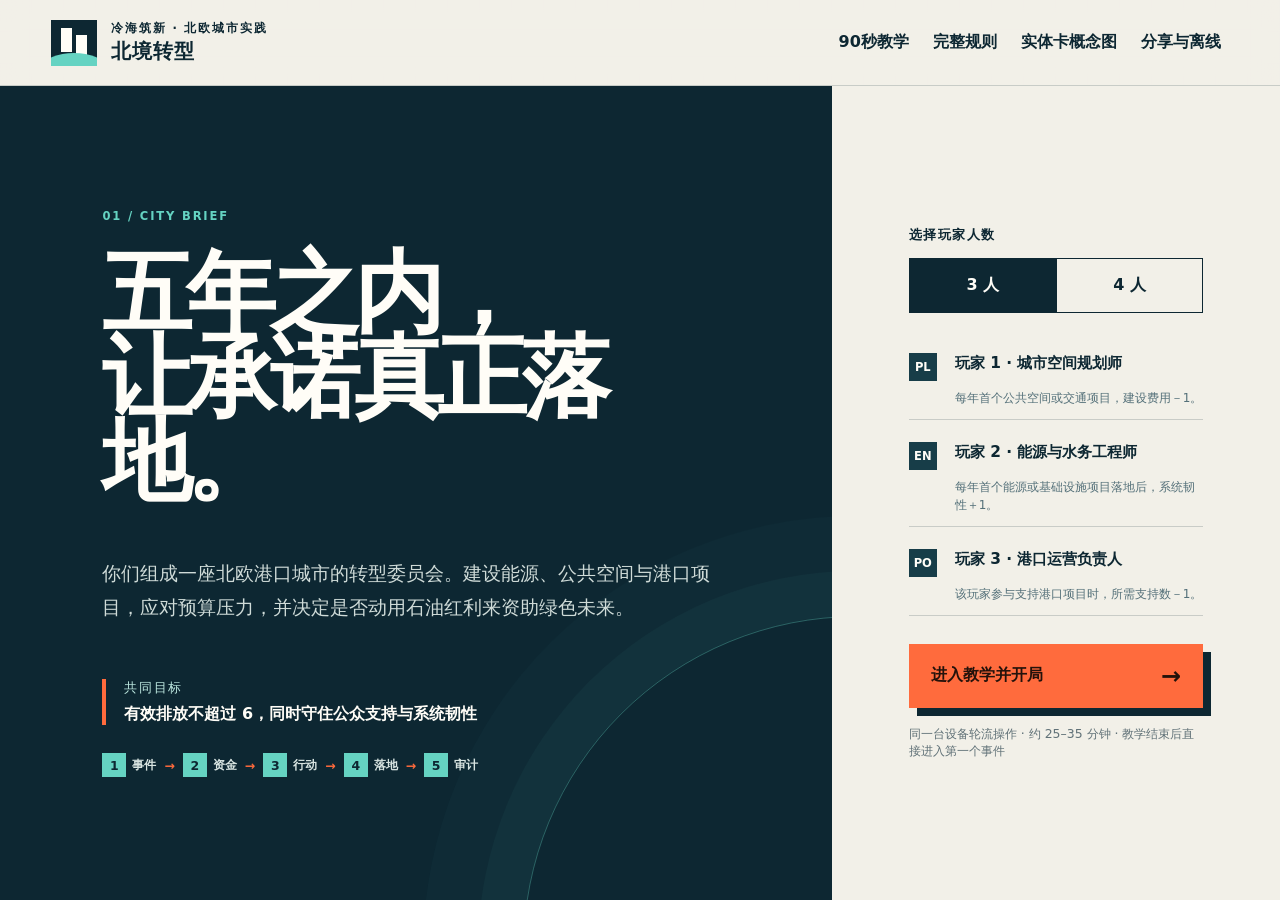
